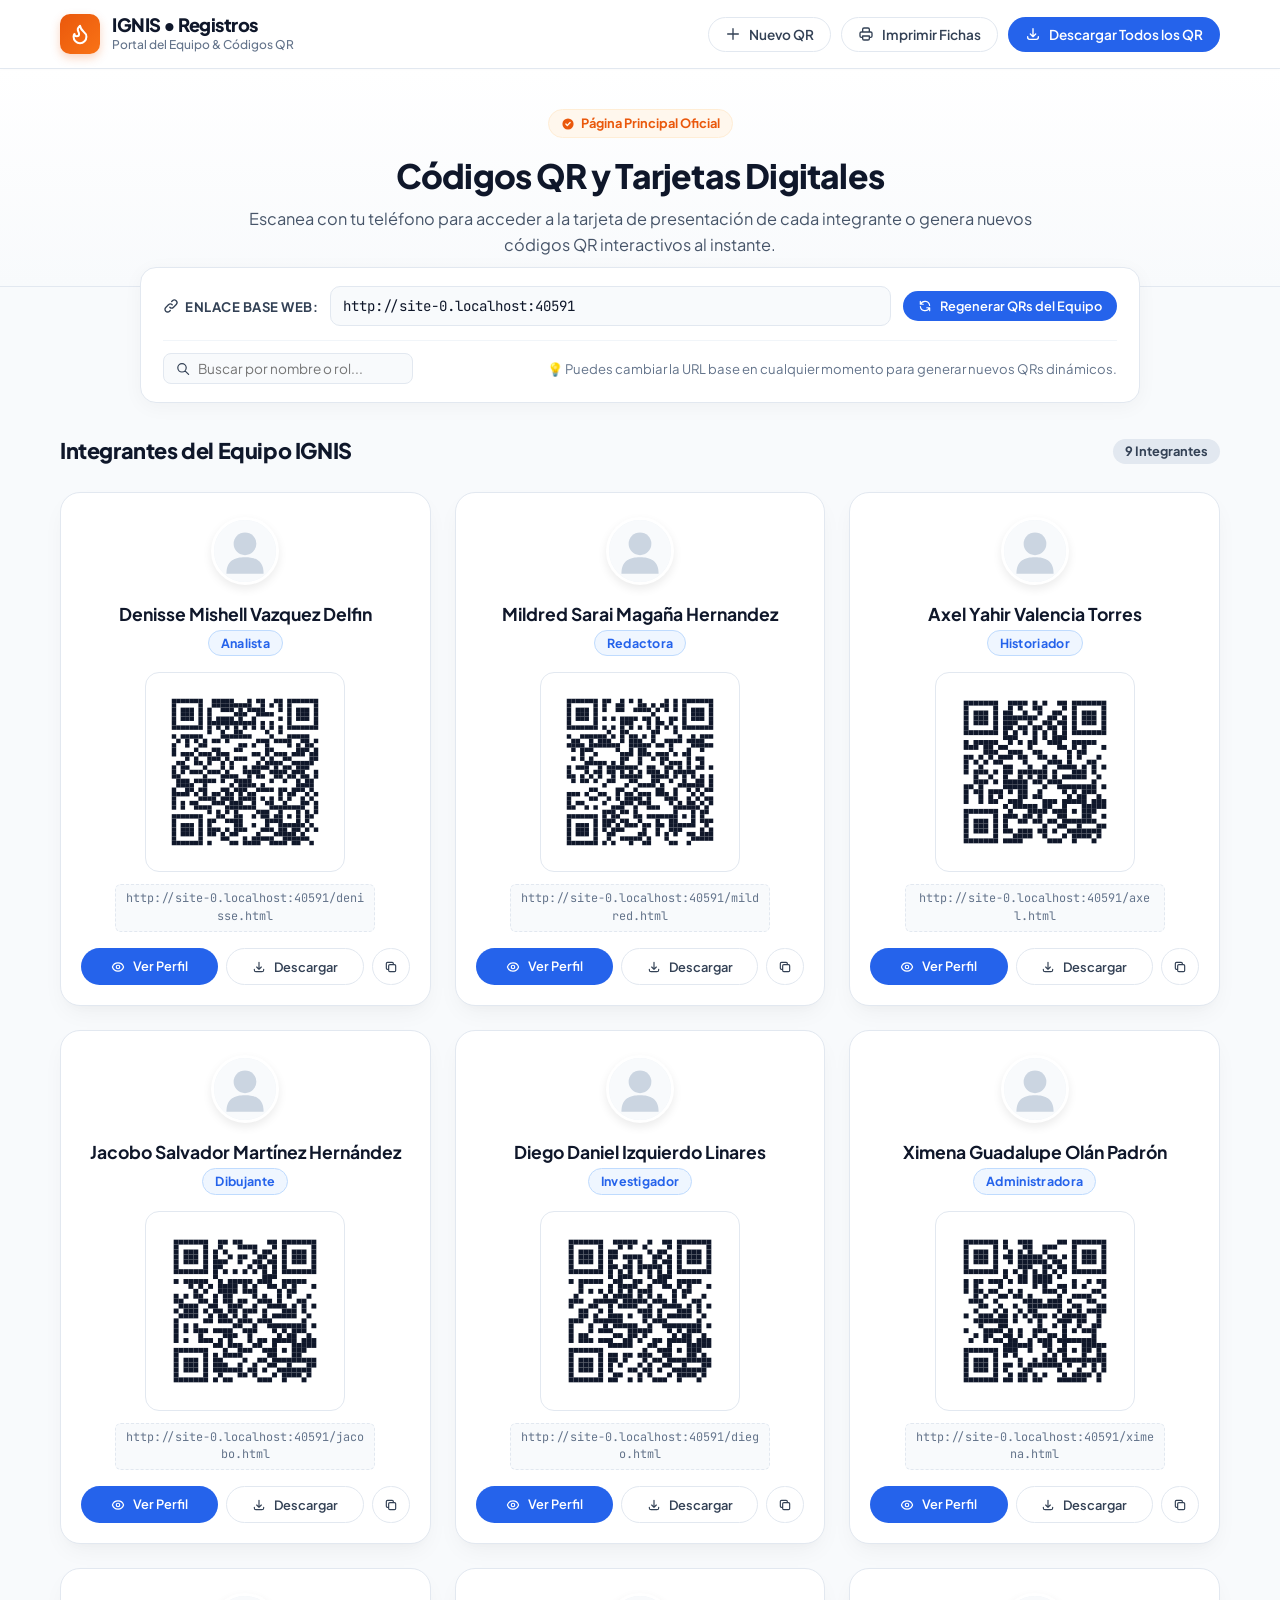
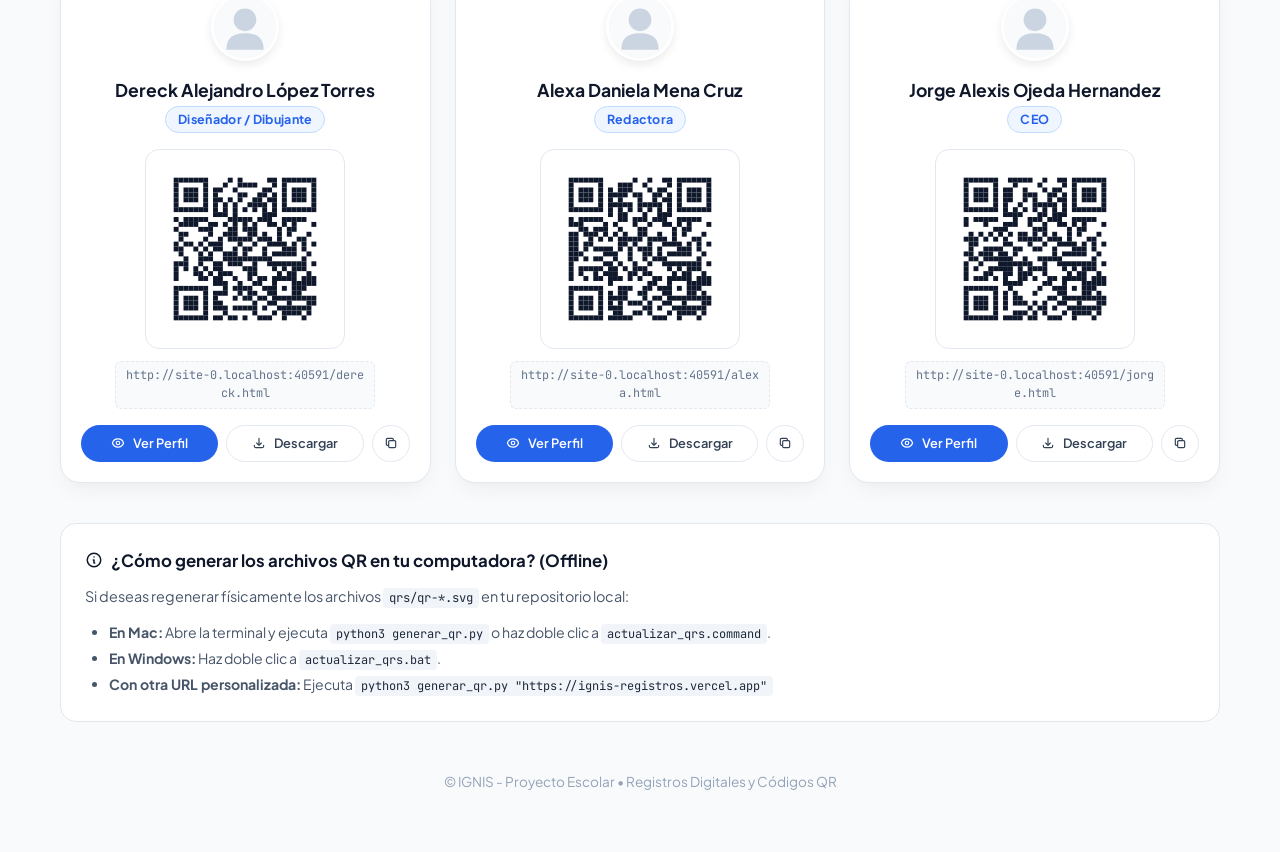
==== index.html @ 6293794d "corrijo la cagada que hizo rabano" ====
<!DOCTYPE html>
<html lang="es">
<head>
  <meta charset="UTF-8">
  <meta name="viewport" content="width=device-width, initial-scale=1.0">
  <title>IGNIS - Portal de Registros y Códigos QR</title>
  <link rel="preconnect" href="https://fonts.googleapis.com">
  <link rel="preconnect" href="https://fonts.gstatic.com" crossorigin>
  <link href="https://fonts.googleapis.com/css2?family=Plus+Jakarta+Sans:wght@400;500;600;700;800&family=JetBrains+Mono:wght@400;500&display=swap" rel="stylesheet">
  <style>
    :root {
      --primary: #2563eb;
      --primary-hover: #1d4ed8;
      --primary-light: #eff6ff;
      --primary-border: #bfdbfe;
      --ignis-orange: #ea580c;
      --ignis-bg: #fff7ed;
      --ignis-border: #ffedd5;
      --slate-900: #0f172a;
      --slate-800: #1e293b;
      --slate-700: #334155;
      --slate-600: #475569;
      --slate-500: #64748b;
      --slate-400: #94a3b8;
      --slate-200: #e2e8f0;
      --slate-100: #f1f5f9;
      --slate-50: #f8fafc;
      --success: #16a34a;
      --card-shadow: 0 10px 25px -5px rgba(0, 0, 0, 0.05), 0 8px 10px -6px rgba(0, 0, 0, 0.02);
      --card-shadow-hover: 0 20px 30px -10px rgba(0, 0, 0, 0.1), 0 10px 15px -5px rgba(0, 0, 0, 0.05);
    }

    * {
      margin: 0;
      padding: 0;
      box-sizing: border-box;
    }

    body {
      font-family: 'Plus Jakarta Sans', -apple-system, BlinkMacSystemFont, 'Segoe UI', Roboto, sans-serif;
      background-color: #f8fafc;
      color: var(--slate-700);
      line-height: 1.5;
      min-height: 100vh;
      padding-bottom: 60px;
    }

    /* BARRA SUPERIOR / NAVBAR */
    .navbar {
      background: #ffffff;
      border-bottom: 1px solid var(--slate-200);
      position: sticky;
      top: 0;
      z-index: 100;
      box-shadow: 0 1px 3px rgba(0,0,0,0.02);
    }
    .nav-container {
      max-width: 1200px;
      margin: 0 auto;
      padding: 14px 20px;
      display: flex;
      align-items: center;
      justify-content: space-between;
      gap: 16px;
      flex-wrap: wrap;
    }
    .brand {
      display: flex;
      align-items: center;
      gap: 12px;
      text-decoration: none;
      color: var(--slate-900);
    }
    .brand-icon {
      width: 40px;
      height: 40px;
      background: linear-gradient(135deg, #ea580c, #f97316);
      border-radius: 10px;
      display: flex;
      align-items: center;
      justify-content: center;
      color: white;
      box-shadow: 0 4px 10px rgba(234, 88, 12, 0.25);
    }
    .brand-text h1 {
      font-size: 1.15rem;
      font-weight: 800;
      letter-spacing: -0.5px;
      line-height: 1.2;
    }
    .brand-text p {
      font-size: 0.75rem;
      color: var(--slate-500);
      font-weight: 500;
    }

    .nav-actions {
      display: flex;
      align-items: center;
      gap: 10px;
      flex-wrap: wrap;
    }

    /* BOTONES */
    .btn {
      display: inline-flex;
      align-items: center;
      gap: 8px;
      font-family: inherit;
      font-size: 0.85rem;
      font-weight: 600;
      padding: 8px 16px;
      border-radius: 9999px;
      cursor: pointer;
      text-decoration: none;
      transition: all 0.2s ease;
      border: 1px solid transparent;
    }
    .btn-primary {
      background-color: var(--primary);
      color: #ffffff;
    }
    .btn-primary:hover {
      background-color: var(--primary-hover);
      box-shadow: 0 4px 12px rgba(37, 99, 235, 0.25);
      transform: translateY(-1px);
    }
    .btn-outline {
      background-color: #ffffff;
      color: var(--slate-700);
      border-color: var(--slate-200);
    }
    .btn-outline:hover {
      background-color: var(--slate-100);
      border-color: var(--slate-300);
      color: var(--slate-900);
    }
    .btn-sm {
      padding: 6px 14px;
      font-size: 0.8rem;
    }
    .btn-icon-only {
      padding: 7px;
      border-radius: 8px;
    }

    /* SECCIÓN HERO */
    .hero {
      background: linear-gradient(180deg, #ffffff 0%, #f8fafc 100%);
      border-bottom: 1px solid var(--slate-200);
      padding: 40px 20px 28px;
      text-align: center;
    }
    .hero-container {
      max-width: 800px;
      margin: 0 auto;
    }
    .hero-badge {
      display: inline-flex;
      align-items: center;
      gap: 6px;
      background-color: var(--ignis-bg);
      color: var(--ignis-orange);
      border: 1px solid var(--ignis-border);
      font-size: 0.8rem;
      font-weight: 700;
      padding: 4px 12px;
      border-radius: 9999px;
      margin-bottom: 16px;
    }
    .hero h2 {
      font-size: 2.1rem;
      font-weight: 800;
      color: var(--slate-900);
      letter-spacing: -0.8px;
      margin-bottom: 10px;
      line-height: 1.25;
    }
    .hero p {
      font-size: 1.02rem;
      color: var(--slate-600);
      line-height: 1.6;
    }

    /* BARRA DE CONFIGURACIÓN DE URL */
    .control-panel {
      background: #ffffff;
      border: 1px solid var(--slate-200);
      border-radius: 16px;
      padding: 18px 22px;
      max-width: 1000px;
      margin: -20px auto 32px;
      box-shadow: 0 4px 20px rgba(0,0,0,0.04);
      display: flex;
      flex-direction: column;
      gap: 14px;
    }
    .url-row {
      display: flex;
      align-items: center;
      gap: 12px;
      flex-wrap: wrap;
    }
    .url-label {
      font-size: 0.82rem;
      font-weight: 700;
      color: var(--slate-700);
      text-transform: uppercase;
      letter-spacing: 0.5px;
      display: flex;
      align-items: center;
      gap: 6px;
      white-space: nowrap;
    }
    .url-input-wrap {
      flex: 1;
      min-width: 260px;
      display: flex;
      align-items: center;
      background: var(--slate-50);
      border: 1px solid var(--slate-200);
      border-radius: 10px;
      padding: 0 12px;
      transition: border-color 0.2s, box-shadow 0.2s;
    }
    .url-input-wrap:focus-within {
      border-color: var(--primary);
      background: #ffffff;
      box-shadow: 0 0 0 3px rgba(37, 99, 235, 0.1);
    }
    .url-input {
      width: 100%;
      border: none;
      background: transparent;
      padding: 10px 0;
      font-family: 'JetBrains Mono', monospace;
      font-size: 0.88rem;
      color: var(--slate-900);
      outline: none;
    }
    .actions-row {
      display: flex;
      align-items: center;
      justify-content: space-between;
      gap: 12px;
      flex-wrap: wrap;
      border-top: 1px solid var(--slate-100);
      padding-top: 12px;
    }
    .search-wrap {
      display: flex;
      align-items: center;
      gap: 8px;
      background: var(--slate-50);
      border: 1px solid var(--slate-200);
      border-radius: 8px;
      padding: 6px 12px;
      min-width: 250px;
    }
    .search-input {
      border: none;
      background: transparent;
      font-family: inherit;
      font-size: 0.85rem;
      color: var(--slate-800);
      outline: none;
      width: 100%;
    }

    /* CONTENEDOR PRINCIPAL */
    .container {
      max-width: 1200px;
      margin: 0 auto;
      padding: 0 20px;
    }

    /* GENERADOR PERSONALIZADO */
    .custom-generator-box {
      background: #ffffff;
      border: 1px solid var(--slate-200);
      border-radius: 16px;
      padding: 24px;
      margin-bottom: 36px;
      box-shadow: var(--card-shadow);
      display: none;
    }
    .custom-generator-box.active {
      display: block;
      animation: fadeIn 0.25s ease;
    }
    @keyframes fadeIn {
      from { opacity: 0; transform: translateY(-8px); }
      to { opacity: 1; transform: translateY(0); }
    }
    .generator-header {
      display: flex;
      align-items: center;
      justify-content: space-between;
      margin-bottom: 20px;
      border-bottom: 1px solid var(--slate-100);
      padding-bottom: 12px;
    }
    .generator-header h3 {
      font-size: 1.15rem;
      color: var(--slate-900);
      font-weight: 700;
      display: flex;
      align-items: center;
      gap: 8px;
    }
    .generator-body {
      display: grid;
      grid-template-columns: 1fr 240px;
      gap: 24px;
      align-items: start;
    }
    @media (max-width: 768px) {
      .generator-body {
        grid-template-columns: 1fr;
      }
    }
    .form-group {
      margin-bottom: 16px;
    }
    .form-group label {
      display: block;
      font-size: 0.85rem;
      font-weight: 600;
      color: var(--slate-700);
      margin-bottom: 6px;
    }
    .form-control {
      width: 100%;
      padding: 10px 14px;
      border: 1px solid var(--slate-200);
      border-radius: 8px;
      font-family: inherit;
      font-size: 0.9rem;
      color: var(--slate-800);
      outline: none;
      transition: all 0.2s;
    }
    .form-control:focus {
      border-color: var(--primary);
      box-shadow: 0 0 0 3px rgba(37, 99, 235, 0.1);
    }
    .custom-qr-preview {
      background: var(--slate-50);
      border: 1px solid var(--slate-200);
      border-radius: 12px;
      padding: 16px;
      text-align: center;
      display: flex;
      flex-direction: column;
      align-items: center;
      gap: 10px;
    }
    .custom-qr-preview svg {
      width: 180px;
      height: 180px;
      border-radius: 8px;
      box-shadow: 0 2px 8px rgba(0,0,0,0.06);
    }

    /* GRID DE MIEMBROS */
    .section-title-wrap {
      display: flex;
      align-items: center;
      justify-content: space-between;
      margin-bottom: 24px;
    }
    .section-title-wrap h3 {
      font-size: 1.35rem;
      font-weight: 800;
      color: var(--slate-900);
      letter-spacing: -0.4px;
    }
    .count-badge {
      background: var(--slate-200);
      color: var(--slate-700);
      font-size: 0.8rem;
      font-weight: 700;
      padding: 3px 12px;
      border-radius: 20px;
    }

    .members-grid {
      display: grid;
      grid-template-columns: repeat(auto-fill, minmax(320px, 1fr));
      gap: 24px;
    }

    /* TARJETA DE MIEMBRO */
    .member-card {
      background: #ffffff;
      border-radius: 20px;
      border: 1px solid var(--slate-200);
      box-shadow: var(--card-shadow);
      padding: 24px 20px 20px;
      display: flex;
      flex-direction: column;
      align-items: center;
      text-align: center;
      position: relative;
      transition: all 0.25s cubic-bezier(0.16, 1, 0.3, 1);
    }
    .member-card:hover {
      box-shadow: var(--card-shadow-hover);
      transform: translateY(-4px);
      border-color: var(--slate-300);
    }
    .member-avatar-wrap {
      margin-bottom: 12px;
    }
    .member-avatar {
      width: 68px;
      height: 68px;
      border-radius: 50%;
      object-fit: cover;
      border: 3px solid #ffffff;
      box-shadow: 0 4px 10px rgba(0,0,0,0.08);
      background-color: var(--slate-100);
    }
    .member-name {
      font-size: 1.1rem;
      font-weight: 700;
      color: var(--slate-900);
      margin-bottom: 4px;
      line-height: 1.3;
    }
    .member-role {
      display: inline-block;
      background-color: var(--primary-light);
      color: var(--primary);
      border: 1px solid var(--primary-border);
      font-size: 0.78rem;
      font-weight: 700;
      padding: 3px 12px;
      border-radius: 20px;
      margin-bottom: 16px;
      letter-spacing: 0.3px;
    }

    /* CONTENEDOR DEL CÓDIGO QR */
    .qr-box {
      width: 200px;
      height: 200px;
      background: #ffffff;
      border: 1px solid var(--slate-200);
      border-radius: 14px;
      padding: 8px;
      margin-bottom: 12px;
      display: flex;
      align-items: center;
      justify-content: center;
      transition: transform 0.2s ease, box-shadow 0.2s ease;
    }
    .qr-box:hover {
      transform: scale(1.02);
      box-shadow: 0 6px 18px rgba(0,0,0,0.07);
    }
    .qr-box svg {
      width: 100%;
      height: 100%;
      display: block;
    }

    .qr-target-url {
      font-family: 'JetBrains Mono', monospace;
      font-size: 0.74rem;
      color: var(--slate-500);
      margin-bottom: 16px;
      word-break: break-all;
      max-width: 260px;
      background: var(--slate-50);
      padding: 5px 10px;
      border-radius: 6px;
      border: 1px dashed var(--slate-200);
    }

    /* BOTONES DE ACCIÓN DE LA TARJETA */
    .card-actions {
      display: flex;
      gap: 8px;
      width: 100%;
      margin-top: auto;
    }
    .card-actions .btn {
      flex: 1;
      justify-content: center;
      padding: 8px 10px;
    }
    .card-actions .btn-icon-action {
      flex: 0 0 38px;
      padding: 8px 0;
      display: flex;
      align-items: center;
      justify-content: center;
    }

    /* TOAST NOTIFICATION */
    .toast {
      position: fixed;
      bottom: 24px;
      right: 24px;
      background: var(--slate-900);
      color: #ffffff;
      padding: 12px 20px;
      border-radius: 10px;
      font-size: 0.88rem;
      font-weight: 600;
      box-shadow: 0 10px 25px rgba(0,0,0,0.2);
      display: flex;
      align-items: center;
      gap: 10px;
      z-index: 1000;
      opacity: 0;
      transform: translateY(20px);
      transition: all 0.25s cubic-bezier(0.16, 1, 0.3, 1);
      pointer-events: none;
    }
    .toast.show {
      opacity: 1;
      transform: translateY(0);
    }

    /* DOCUMENTACIÓN LOCAL */
    .info-section {
      background: #ffffff;
      border: 1px solid var(--slate-200);
      border-radius: 16px;
      padding: 24px;
      margin-top: 40px;
    }
    .info-section h4 {
      font-size: 1.05rem;
      color: var(--slate-900);
      margin-bottom: 12px;
      display: flex;
      align-items: center;
      gap: 8px;
    }
    .info-section p {
      font-size: 0.9rem;
      color: var(--slate-600);
      line-height: 1.6;
      margin-bottom: 12px;
    }
    .code-pill {
      background: var(--slate-100);
      color: var(--slate-800);
      font-family: 'JetBrains Mono', monospace;
      padding: 2px 6px;
      border-radius: 4px;
      font-size: 0.85em;
    }

    /* FOOTER */
    .footer {
      text-align: center;
      margin-top: 50px;
      font-size: 0.85rem;
      color: var(--slate-400);
    }

    /* ESTILOS DE IMPRESIÓN (PRINT MODE) */
    @media print {
      body {
        background: #ffffff !important;
        color: #000000 !important;
        padding: 0 !important;
      }
      .navbar, .hero, .control-panel, .card-actions, .info-section, .custom-generator-box, .footer, .toast {
        display: none !important;
      }
      .section-title-wrap {
        margin-bottom: 16px;
        text-align: center;
        display: block;
      }
      .section-title-wrap h3 {
        font-size: 1.5rem;
      }
      .count-badge {
        display: none;
      }
      .members-grid {
        display: grid;
        grid-template-columns: repeat(3, 1fr);
        gap: 16px;
      }
      .member-card {
        border: 1.5px dashed #64748b !important;
        box-shadow: none !important;
        transform: none !important;
        padding: 14px 10px !important;
        break-inside: avoid;
        page-break-inside: avoid;
      }
      .member-avatar {
        width: 48px;
        height: 48px;
      }
      .member-name {
        font-size: 0.9rem;
      }
      .member-role {
        font-size: 0.72rem;
        padding: 2px 8px;
        margin-bottom: 8px;
        border: 1px solid #64748b;
        color: #000;
        background: none;
      }
      .qr-box {
        width: 150px;
        height: 150px;
        border: 1px solid #000000;
        padding: 4px;
        margin-bottom: 8px;
      }
      .qr-target-url {
        font-size: 0.65rem;
        color: #222;
        margin-bottom: 0;
        border: none;
        background: none;
      }
    }
  </style>
</head>
<body>

  <!-- NAVBAR -->
  <nav class="navbar">
    <div class="nav-container">
      <a href="index.html" class="brand">
        <div class="brand-icon">
          <svg width="22" height="22" viewBox="0 0 24 24" fill="none" stroke="currentColor" stroke-width="2.2" stroke-linecap="round" stroke-linejoin="round">
            <path d="M8.5 14.5A2.5 2.5 0 0 0 11 12c0-1.38-.5-2-1-3-1.072-2.143-.224-4.054 2-6 .5 2.5 2 4.9 4 6.5 2 1.6 3 3.5 3 5.5a7 7 0 1 1-14 0c0-1.153.433-2.294 1-3a2.5 2.5 0 0 0 2.5 2.5z"/>
          </svg>
        </div>
        <div class="brand-text">
          <h1>IGNIS • Registros</h1>
          <p>Portal del Equipo & Códigos QR</p>
        </div>
      </a>

      <div class="nav-actions">
        <button class="btn btn-outline" onclick="toggleCustomGenerator()" id="btnToggleGenerator">
          <svg width="16" height="16" fill="none" stroke="currentColor" stroke-width="2" viewBox="0 0 24 24">
            <path stroke-linecap="round" stroke-linejoin="round" d="M12 4v16m8-8H4"/>
          </svg>
          Nuevo QR
        </button>
        <button class="btn btn-outline" onclick="window.print()">
          <svg width="16" height="16" fill="none" stroke="currentColor" stroke-width="2" viewBox="0 0 24 24">
            <path stroke-linecap="round" stroke-linejoin="round" d="M17 17h2a2 2 0 002-2v-4a2 2 0 00-2-2H5a2 2 0 00-2 2v4a2 2 0 002 2h2m2 4h6a2 2 0 002-2v-4H7v4a2 2 0 002 2zm8-12V5a2 2 0 00-2-2H9a2 2 0 00-2 2v4h10z"/>
          </svg>
          Imprimir Fichas
        </button>
        <button class="btn btn-primary" onclick="downloadAllQRs()">
          <svg width="16" height="16" fill="none" stroke="currentColor" stroke-width="2" viewBox="0 0 24 24">
            <path stroke-linecap="round" stroke-linejoin="round" d="M4 16v1a3 3 0 003 3h10a3 3 0 003-3v-1m-4-4l-4 4m0 0l-4-4m4 4V4"/>
          </svg>
          Descargar Todos los QR
        </button>
      </div>
    </div>
  </nav>

  <!-- HERO -->
  <header class="hero">
    <div class="hero-container">
      <span class="hero-badge">
        <svg width="14" height="14" fill="currentColor" viewBox="0 0 20 20">
          <path fill-rule="evenodd" d="M10 18a8 8 0 100-16 8 8 0 000 16zm3.707-9.293a1 1 0 00-1.414-1.414L9 10.586 7.707 9.293a1 1 0 00-1.414 1.414l2 2a1 1 0 001.414 0l4-4z" clip-rule="evenodd"/>
        </svg>
        Página Principal Oficial
      </span>
      <h2>Códigos QR y Tarjetas Digitales</h2>
      <p>Escanea con tu teléfono para acceder a la tarjeta de presentación de cada integrante o genera nuevos códigos QR interactivos al instante.</p>
    </div>
  </header>

  <!-- PANEL DE CONTROL & GENERACIÓN -->
  <div class="control-panel">
    <div class="url-row">
      <label class="url-label" for="baseUrlInput">
        <svg width="16" height="16" fill="none" stroke="currentColor" stroke-width="2" viewBox="0 0 24 24">
          <path stroke-linecap="round" stroke-linejoin="round" d="M13.828 10.172a4 4 0 00-5.656 0l-4 4a4 4 0 105.656 5.656l1.102-1.101m-.758-4.899a4 4 0 005.656 0l4-4a4 4 0 00-5.656-5.656l-1.1 1.1"/>
        </svg>
        Enlace Base Web:
      </label>
      <div class="url-input-wrap">
        <input type="url" id="baseUrlInput" class="url-input" value="https://ignis-registros.vercel.app" placeholder="https://ignis-registros.vercel.app" spellcheck="false">
      </div>
      <button class="btn btn-primary btn-sm" onclick="updateAllTeamQRs()">
        <svg width="14" height="14" fill="none" stroke="currentColor" stroke-width="2" viewBox="0 0 24 24">
          <path stroke-linecap="round" stroke-linejoin="round" d="M4 4v5h.582m15.356 2A8.001 8.001 0 004.582 9m0 0H9m11 11v-5h-.581m0 0a8.003 8.003 0 01-15.357-2m15.357 2H15"/>
        </svg>
        Regenerar QRs del Equipo
      </button>
    </div>

    <div class="actions-row">
      <div class="search-wrap">
        <svg width="16" height="16" fill="none" stroke="currentColor" stroke-width="2" viewBox="0 0 24 24">
          <path stroke-linecap="round" stroke-linejoin="round" d="M21 21l-6-6m2-5a7 7 0 11-14 0 7 7 0 0114 0z"/>
        </svg>
        <input type="text" id="searchInput" class="search-input" placeholder="Buscar por nombre o rol..." oninput="filterMembers()">
      </div>
      <span style="font-size: 0.82rem; color: var(--slate-500);">
        💡 Puedes cambiar la URL base en cualquier momento para generar nuevos QRs dinámicos.
      </span>
    </div>
  </div>

  <main class="container">

    <!-- GENERADOR PERSONALIZADO FLOTANTE/DESPLEGABLE -->
    <section class="custom-generator-box" id="customGeneratorBox">
      <div class="generator-header">
        <h3>
          <svg width="20" height="20" fill="none" stroke="currentColor" stroke-width="2" viewBox="0 0 24 24">
            <path stroke-linecap="round" stroke-linejoin="round" d="M12 4v16m8-8H4"/>
          </svg>
          Generador de Códigos QR Personalizados
        </h3>
        <button class="btn btn-outline btn-sm" onclick="toggleCustomGenerator()">Cerrar</button>
      </div>
      <div class="generator-body">
        <div>
          <div class="form-group">
            <label for="customInputText">Texto o Enlace para el Código QR</label>
            <input type="text" id="customInputText" class="form-control" placeholder="Ej: https://ignis-registros.vercel.app o cualquier texto" value="https://ignis-registros.vercel.app" oninput="generateCustomQR()">
          </div>
          <div class="form-group">
            <label for="customInputTitle">Nombre de Archivo al Descargar</label>
            <input type="text" id="customInputTitle" class="form-control" placeholder="Ej: qr-mi-enlace" value="qr-ignis">
          </div>
          <div style="display: flex; gap: 10px; margin-top: 18px; flex-wrap: wrap;">
            <button class="btn btn-primary" onclick="downloadCustomQR('svg')">
              <svg width="15" height="15" fill="none" stroke="currentColor" stroke-width="2" viewBox="0 0 24 24">
                <path stroke-linecap="round" stroke-linejoin="round" d="M4 16v1a3 3 0 003 3h10a3 3 0 003-3v-1m-4-4l-4 4m0 0l-4-4m4 4V4"/>
              </svg>
              Descargar en SVG
            </button>
            <button class="btn btn-outline" onclick="downloadCustomQR('png')">
              <svg width="15" height="15" fill="none" stroke="currentColor" stroke-width="2" viewBox="0 0 24 24">
                <path stroke-linecap="round" stroke-linejoin="round" d="M4 16l4.586-4.586a2 2 0 012.828 0L16 16m-2-2l1.586-1.586a2 2 0 012.828 0L20 14m-6-6h.01M6 20h12a2 2 0 002-2V6a2 2 0 00-2-2H6a2 2 0 00-2 2v12a2 2 0 002 2z"/>
              </svg>
              Descargar en PNG
            </button>
          </div>
        </div>
        <div class="custom-qr-preview">
          <div id="customQrContainer"></div>
          <span style="font-size: 0.75rem; color: var(--slate-500);">Generación en tiempo real</span>
        </div>
      </div>
    </section>

    <!-- LISTA DEL EQUIPO -->
    <div class="section-title-wrap">
      <h3>Integrantes del Equipo IGNIS</h3>
      <span class="count-badge" id="membersCountBadge">9 Integrantes</span>
    </div>

    <div class="members-grid" id="membersGrid">
      <!-- Se inyecta dinámicamente mediante JavaScript -->
    </div>

    <!-- DOCUMENTACIÓN / AYUDA LOCAL -->
    <section class="info-section">
      <h4>
        <svg width="18" height="18" fill="none" stroke="currentColor" stroke-width="2" viewBox="0 0 24 24">
          <path stroke-linecap="round" stroke-linejoin="round" d="M13 16h-1v-4h-1m1-4h.01M21 12a9 9 0 11-18 0 9 9 0 0118 0z"/>
        </svg>
        ¿Cómo generar los archivos QR en tu computadora? (Offline)
      </h4>
      <p>
        Si deseas regenerar físicamente los archivos <span class="code-pill">qrs/qr-*.svg</span> en tu repositorio local:
      </p>
      <ul style="margin-left: 24px; font-size: 0.88rem; color: var(--slate-600); line-height: 1.8;">
        <li><strong>En Mac:</strong> Abre la terminal y ejecuta <span class="code-pill">python3 generar_qr.py</span> o haz doble clic a <span class="code-pill">actualizar_qrs.command</span>.</li>
        <li><strong>En Windows:</strong> Haz doble clic a <span class="code-pill">actualizar_qrs.bat</span>.</li>
        <li><strong>Con otra URL personalizada:</strong> Ejecuta <span class="code-pill">python3 generar_qr.py "https://ignis-registros.vercel.app"</span></li>
      </ul>
    </section>

    <footer class="footer">
      <p>© IGNIS - Proyecto Escolar • Registros Digitales y Códigos QR</p>
    </footer>

  </main>

  <!-- TOAST NOTIFICATION -->
  <div class="toast" id="toastNotification">
    <svg width="18" height="18" fill="none" stroke="currentColor" stroke-width="2" viewBox="0 0 24 24">
      <path stroke-linecap="round" stroke-linejoin="round" d="M5 13l4 4L19 7"/>
    </svg>
    <span id="toastMessage">Mensaje</span>
  </div>

  <script>
    /* ================================================================
       DATOS OFICIALES DE LOS INTEGRANTES DE IGNIS
       ================================================================ */
    const TEAM_MEMBERS = [
      {
        id: 'denisse',
        name: 'Denisse Mishell Vazquez Delfin',
        role: 'Analista',
        file: 'denisse.html',
        image: 'images/denisse.svg'
      },
      {
        id: 'mildred',
        name: 'Mildred Sarai Magaña Hernandez',
        role: 'Redactora',
        file: 'mildred.html',
        image: 'images/mildred.svg'
      },
      {
        id: 'axel',
        name: 'Axel Yahir Valencia Torres',
        role: 'Historiador',
        file: 'axel.html',
        image: 'images/axel.svg'
      },
      {
        id: 'jacobo',
        name: 'Jacobo Salvador Martínez Hernández',
        role: 'Dibujante',
        file: 'jacobo.html',
        image: 'images/jacobo.svg'
      },
      {
        id: 'diego',
        name: 'Diego Daniel Izquierdo Linares',
        role: 'Investigador',
        file: 'diego.html',
        image: 'images/diego.svg'
      },
      {
        id: 'ximena',
        name: 'Ximena Guadalupe Olán Padrón',
        role: 'Administradora',
        file: 'ximena.html',
        image: 'images/ximena.svg'
      },
      {
        id: 'dereck',
        name: 'Dereck Alejandro López Torres',
        role: 'Diseñador / Dibujante',
        file: 'dereck.html',
        image: 'images/dereck.svg'
      },
      {
        id: 'alexa',
        name: 'Alexa Daniela Mena Cruz',
        role: 'Redactora',
        file: 'alexa.html',
        image: 'images/alexa.svg'
      },
      {
        id: 'jorge',
        name: 'Jorge Alexis Ojeda Hernandez',
        role: 'CEO',
        file: 'jorge.html',
        image: 'images/jorge.svg'
      }
    ];

    /* ================================================================
       MOTOR DE GENERACIÓN DE CÓDIGO QR EN JAVASCRIPT PURO
       (Implementación completa de Reed-Solomon y Matriz QR)
       ================================================================ */
    const EXP = new Uint8Array(512);
    const LOG = new Uint8Array(256);
    let _x = 1;
    for (let i = 0; i < 255; i++) {
      EXP[i] = _x;
      EXP[i + 255] = _x;
      LOG[_x] = i;
      _x = (_x << 1) ^ ((_x & 0x80) ? 0x11d : 0);
    }

    function gmult(a, b) {
      if (a === 0 || b === 0) return 0;
      return EXP[(LOG[a] + LOG[b]) % 255];
    }

    function rsGeneratorPoly(nsym) {
      let g = [1];
      for (let i = 0; i < nsym; i++) {
        const ng = new Array(g.length + 1).fill(0);
        const root = EXP[i];
        for (let j = 0; j < g.length; j++) {
          ng[j] ^= gmult(g[j], root);
          ng[j + 1] ^= g[j];
        }
        g = ng;
      }
      return g;
    }

    function rsEncode(msg, nsym) {
      const gen = rsGeneratorPoly(nsym);
      const msgOut = Array.from(msg).concat(new Array(nsym).fill(0));
      for (let i = 0; i < msg.length; i++) {
        const coef = msgOut[i];
        if (coef !== 0) {
          for (let j = 1; j < gen.length; j++) {
            msgOut[i + j] ^= gmult(gen[gen.length - 1 - j], coef);
          }
        }
      }
      return msgOut.slice(msg.length);
    }

    const TABLE_M = {
      1: [21, 26, [[16, 10, 1]], []],
      2: [25, 44, [[28, 16, 1]], [6, 18]],
      3: [29, 70, [[44, 26, 1]], [6, 22]],
      4: [33, 100, [[32, 18, 2]], [6, 26]],
      5: [37, 134, [[43, 24, 2]], [6, 30]],
      6: [41, 172, [[27, 16, 4]], [6, 34]]
    };

    function getFormatBits(ecBits, mask) {
      let val = (ecBits << 3) | mask;
      let rem = val << 10;
      for (let i = 14; i >= 10; i--) {
        if (rem & (1 << i)) {
          rem ^= (0x537 << (i - 10));
        }
      }
      const bits = (val << 10) | rem;
      return bits ^ 0x5412;
    }

    function createQRMatrix(text) {
      const rawData = new TextEncoder().encode(text);
      const dataLen = rawData.length;

      let version = null;
      for (let v = 1; v <= 6; v++) {
        const [size, totalCw, blocks] = TABLE_M[v];
        const totalDataCw = blocks.reduce((sum, b) => sum + b[0] * b[2], 0);
        if (dataLen + 3 <= totalDataCw) {
          version = v;
          break;
        }
      }
      if (!version) {
        throw new Error('El texto es demasiado largo para este generador (máx 130 caracteres).');
      }

      const [size, totalCw, blocks, aligns] = TABLE_M[version];
      const totalDataCw = blocks.reduce((sum, b) => sum + b[0] * b[2], 0);

      // Flujo de bits en modo Byte (0100)
      let bits = '0100' + dataLen.toString(2).padStart(8, '0');
      for (let i = 0; i < dataLen; i++) {
        bits += rawData[i].toString(2).padStart(8, '0');
      }
      const termLen = Math.min(4, totalDataCw * 8 - bits.length);
      if (termLen > 0) bits += '0'.repeat(termLen);
      if (bits.length % 8 !== 0) {
        bits += '0'.repeat(8 - (bits.length % 8));
      }

      const dataBytes = [];
      for (let i = 0; i < bits.length; i += 8) {
        dataBytes.push(parseInt(bits.slice(i, i + 8), 2));
      }

      let padToggle = false;
      while (dataBytes.length < totalDataCw) {
        dataBytes.push(padToggle ? 0x11 : 0xEC);
        padToggle = !padToggle;
      }

      // Bloques y corrección Reed-Solomon
      const blockData = [];
      const blockEc = [];
      let offset = 0;
      for (const [dataCw, ecCw, count] of blocks) {
        for (let c = 0; c < count; c++) {
          const chunk = dataBytes.slice(offset, offset + dataCw);
          offset += dataCw;
          const ec = rsEncode(chunk, ecCw);
          blockData.push(chunk);
          blockEc.push(ec);
        }
      }

      // Intercalado
      const interleaved = [];
      const maxDlen = Math.max(...blockData.map(b => b.length));
      for (let i = 0; i < maxDlen; i++) {
        for (const b of blockData) {
          if (i < b.length) interleaved.push(b[i]);
        }
      }
      const maxEclen = Math.max(...blockEc.map(b => b.length));
      for (let i = 0; i < maxEclen; i++) {
        for (const b of blockEc) {
          if (i < b.length) interleaved.push(b[i]);
        }
      }

      let finalBits = '';
      for (const byte of interleaved) {
        finalBits += byte.toString(2).padStart(8, '0');
      }
      const remBitsMap = { 1: 0, 2: 7, 3: 7, 4: 7, 5: 7, 6: 7 };
      finalBits += '0'.repeat(remBitsMap[version]);

      // Matriz
      const matrix = Array.from({ length: size }, () => new Array(size).fill(null));
      const reserved = Array.from({ length: size }, () => new Array(size).fill(false));

      // 1. Finders
      function setFinder(orow, ocol) {
        for (let r = -1; r <= 7; r++) {
          for (let c = -1; c <= 7; c++) {
            const nr = orow + r;
            const nc = ocol + c;
            if (nr >= 0 && nr < size && nc >= 0 && nc < size) {
              reserved[nr][nc] = true;
              if (r >= 0 && r <= 6 && c >= 0 && c <= 6) {
                if (r === 0 || r === 6 || c === 0 || c === 6 || (r >= 2 && r <= 4 && c >= 2 && c <= 4)) {
                  matrix[nr][nc] = 1;
                } else {
                  matrix[nr][nc] = 0;
                }
              } else {
                matrix[nr][nc] = 0;
              }
            }
          }
        }
      }
      setFinder(0, 0);
      setFinder(0, size - 7);
      setFinder(size - 7, 0);

      // 2. Timing
      for (let i = 0; i < size; i++) {
        if (matrix[6][i] === null) {
          matrix[6][i] = (i % 2 === 0) ? 1 : 0;
          reserved[6][i] = true;
        }
        if (matrix[i][6] === null) {
          matrix[i][6] = (i % 2 === 0) ? 1 : 0;
          reserved[i][6] = true;
        }
      }

      // 3. Alignment
      if (aligns.length > 0) {
        for (const ar of aligns) {
          for (const ac of aligns) {
            if ((ar < 9 && ac < 9) || (ar < 9 && ac >= size - 9) || (ar >= size - 9 && ac < 9)) continue;
            for (let r = -2; r <= 2; r++) {
              for (let c = -2; c <= 2; c++) {
                const nr = ar + r;
                const nc = ac + c;
                reserved[nr][nc] = true;
                if (r === -2 || r === 2 || c === -2 || c === 2 || (r === 0 && c === 0)) {
                  matrix[nr][nc] = 1;
                } else {
                  matrix[nr][nc] = 0;
                }
              }
            }
          }
        }
      }

      // 4. Dark module
      matrix[size - 8][8] = 1;
      reserved[size - 8][8] = true;

      // 5. Reserva formato
      for (let i = 0; i < 9; i++) {
        reserved[8][i] = true;
        reserved[i][8] = true;
      }
      for (let i = 0; i < 8; i++) {
        reserved[8][size - 1 - i] = true;
        reserved[size - 1 - i][8] = true;
      }

      // Máscaras
      const maskFuncs = [
        (r, c) => (r + c) % 2 === 0,
        (r, c) => r % 2 === 0,
        (r, c) => c % 3 === 0,
        (r, c) => (r + c) % 3 === 0,
        (r, c) => ((r >> 1) + Math.floor(c / 3)) % 2 === 0,
        (r, c) => ((r * c) % 2) + ((r * c) % 3) === 0,
        (r, c) => (((r * c) % 2) + ((r * c) % 3)) % 2 === 0,
        (r, c) => (((r + c) % 2) + ((r * c) % 3)) % 2 === 0
      ];

      let bestGrid = null;
      let bestScore = Infinity;

      for (let maskIdx = 0; maskIdx < 8; maskIdx++) {
        const grid = matrix.map(row => [...row]);
        let bitIdx = 0;

        let col = size - 1;
        let up = true;
        while (col > 0) {
          if (col === 6) col -= 1;
          const rowRange = up ? [...Array(size).keys()].reverse() : [...Array(size).keys()];
          for (const r of rowRange) {
            for (const c of [col, col - 1]) {
              if (!reserved[r][c]) {
                let bitVal = bitIdx < finalBits.length ? parseInt(finalBits[bitIdx], 10) : 0;
                bitIdx++;
                if (maskFuncs[maskIdx](r, c)) {
                  bitVal ^= 1;
                }
                grid[r][c] = bitVal;
              }
            }
          }
          up = !up;
          col -= 2;
        }

        // Formato
        const fbits = getFormatBits(0, maskIdx); // 0 = Nivel M
        const coordsTL = [
          [8, 0], [8, 1], [8, 2], [8, 3], [8, 4], [8, 5],
          [8, 7], [8, 8], [7, 8], [5, 8], [4, 8], [3, 8], [2, 8], [1, 8], [0, 8]
        ];
        for (let i = 0; i < coordsTL.length; i++) {
          const [r, c] = coordsTL[i];
          grid[r][c] = (fbits >> (14 - i)) & 1;
        }
        for (let i = 0; i < 7; i++) {
          grid[size - 1 - i][8] = (fbits >> (14 - i)) & 1;
        }
        for (let i = 0; i < 8; i++) {
          grid[8][size - 8 + i] = (fbits >> (7 - i)) & 1;
        }

        // Penalización
        let score = 0;
        for (let r = 0; r < size; r++) {
          let runColor = null, runLen = 0;
          for (let c = 0; c < size; c++) {
            const v = grid[r][c];
            if (v === runColor) runLen++;
            else {
              if (runLen >= 5) score += 3 + (runLen - 5);
              runColor = v; runLen = 1;
            }
          }
          if (runLen >= 5) score += 3 + (runLen - 5);
        }
        for (let c = 0; c < size; c++) {
          let runColor = null, runLen = 0;
          for (let r = 0; r < size; r++) {
            const v = grid[r][c];
            if (v === runColor) runLen++;
            else {
              if (runLen >= 5) score += 3 + (runLen - 5);
              runColor = v; runLen = 1;
            }
          }
          if (runLen >= 5) score += 3 + (runLen - 5);
        }
        for (let r = 0; r < size - 1; r++) {
          for (let c = 0; c < size - 1; c++) {
            if (grid[r][c] === grid[r+1][c] && grid[r][c] === grid[r][c+1] && grid[r][c] === grid[r+1][c+1]) {
              score += 3;
            }
          }
        }
        let darkCount = 0;
        for (let r = 0; r < size; r++) {
          for (let c = 0; c < size; c++) {
            if (grid[r][c] === 1) darkCount++;
          }
        }
        const pct = Math.floor((darkCount * 100) / (size * size));
        score += Math.floor(Math.abs(pct - 50) / 5) * 10;

        if (score < bestScore) {
          bestScore = score;
          bestGrid = grid;
        }
      }

      return bestGrid;
    }

    function gridToSVG(grid, border = 4, scale = 10, fg = '#0f172a', bg = '#ffffff') {
      const size = grid.length;
      const totalSize = (size + border * 2) * scale;
      let rects = '';
      for (let r = 0; r < size; r++) {
        for (let c = 0; c < size; c++) {
          if (grid[r][c] === 1) {
            const x = (c + border) * scale;
            const y = (r + border) * scale;
            rects += `<rect x="${x}" y="${y}" width="${scale}" height="${scale}" fill="${fg}"/>`;
          }
        }
      }
      return `<svg xmlns="http://www.w3.org/2000/svg" viewBox="0 0 ${totalSize} ${totalSize}" width="${totalSize}" height="${totalSize}">
  <rect width="${totalSize}" height="${totalSize}" fill="${bg}" rx="14"/>
  ${rects}
</svg>`;
    }

    /* ================================================================
       INTERFAZ, RENDERIZADO Y DESCARGAS
       ================================================================ */
    let currentBaseUrl = 'https://ignis-registros.vercel.app';
    const memberSvgCache = {};

    function getCleanBaseUrl() {
      const inputVal = document.getElementById('baseUrlInput').value.trim();
      let url = inputVal || currentBaseUrl;
      return url.replace(/\/+$/, '');
    }

    function renderTeamMembers() {
      const gridContainer = document.getElementById('membersGrid');
      gridContainer.innerHTML = '';
      const baseUrl = getCleanBaseUrl();

      TEAM_MEMBERS.forEach(member => {
        const targetUrl = `${baseUrl}/${member.file}`;
        
        let svgContent = '';
        try {
          const matrix = createQRMatrix(targetUrl);
          svgContent = gridToSVG(matrix, 4, 10);
          memberSvgCache[member.id] = svgContent;
        } catch (e) {
          svgContent = `<div style="color: #ef4444; font-size: 0.8rem; padding: 20px;">Error al generar QR</div>`;
        }

        const card = document.createElement('article');
        card.className = 'member-card';
        card.id = `card-${member.id}`;
        card.dataset.name = member.name.toLowerCase();
        card.dataset.role = member.role.toLowerCase();

        card.innerHTML = `
          <div class="member-avatar-wrap">
            <img src="${member.image}" alt="${member.name}" class="member-avatar" onerror="this.src='images/avatar-placeholder.svg'">
          </div>
          <h4 class="member-name">${member.name}</h4>
          <span class="member-role">${member.role}</span>
          
          <div class="qr-box" id="qr-box-${member.id}">
            ${svgContent}
          </div>

          <div class="qr-target-url" title="${targetUrl}">
            ${targetUrl}
          </div>

          <div class="card-actions">
            <a href="${member.file}" class="btn btn-primary btn-sm" target="_blank" rel="noopener noreferrer">
              <svg width="14" height="14" fill="none" stroke="currentColor" stroke-width="2" viewBox="0 0 24 24">
                <path stroke-linecap="round" stroke-linejoin="round" d="M15 12a3 3 0 11-6 0 3 3 0 016 0z"/>
                <path stroke-linecap="round" stroke-linejoin="round" d="M2.458 12C3.732 7.943 7.523 5 12 5c4.478 0 8.268 2.943 9.542 7-1.274 4.057-5.064 7-9.542 7-4.477 0-8.268-2.943-9.542-7z"/>
              </svg>
              Ver Perfil
            </a>
            <button class="btn btn-outline btn-sm" onclick="downloadMemberQR('${member.id}', '${member.file.replace('.html', '')}')" title="Descargar SVG del código QR">
              <svg width="14" height="14" fill="none" stroke="currentColor" stroke-width="2" viewBox="0 0 24 24">
                <path stroke-linecap="round" stroke-linejoin="round" d="M4 16v1a3 3 0 003 3h10a3 3 0 003-3v-1m-4-4l-4 4m0 0l-4-4m4 4V4"/>
              </svg>
              Descargar
            </button>
            <button class="btn btn-outline btn-sm btn-icon-action" onclick="copyToClipboard('${targetUrl}')" title="Copiar enlace completo">
              <svg width="14" height="14" fill="none" stroke="currentColor" stroke-width="2" viewBox="0 0 24 24">
                <path stroke-linecap="round" stroke-linejoin="round" d="M8 16H6a2 2 0 01-2-2V6a2 2 0 012-2h8a2 2 0 012 2v2m-6 12h8a2 2 0 002-2v-8a2 2 0 00-2-2h-8a2 2 0 00-2 2v8a2 2 0 002 2z"/>
              </svg>
            </button>
          </div>
        `;

        gridContainer.appendChild(card);
      });

      document.getElementById('membersCountBadge').textContent = `${TEAM_MEMBERS.length} Integrantes`;
    }

    function updateAllTeamQRs() {
      const baseUrl = getCleanBaseUrl();
      currentBaseUrl = baseUrl;
      renderTeamMembers();
      showToast(`¡Códigos QR del equipo actualizados con: ${baseUrl}!`);
    }

    function filterMembers() {
      const query = document.getElementById('searchInput').value.toLowerCase().trim();
      let visibleCount = 0;
      TEAM_MEMBERS.forEach(m => {
        const card = document.getElementById(`card-${m.id}`);
        if (!card) return;
        const match = card.dataset.name.includes(query) || card.dataset.role.includes(query);
        card.style.display = match ? 'flex' : 'none';
        if (match) visibleCount++;
      });
      document.getElementById('membersCountBadge').textContent = `${visibleCount} Integrantes`;
    }

    function downloadMemberQR(memberId, filename) {
      const svg = memberSvgCache[memberId];
      if (!svg) return;
      downloadBlob(svg, `qr-${filename}.svg`, 'image/svg+xml');
      showToast(`Descargando qr-${filename}.svg`);
    }

    function downloadBlob(content, filename, type) {
      const blob = new Blob([content], { type });
      const url = URL.createObjectURL(blob);
      const a = document.createElement('a');
      a.href = url;
      a.download = filename;
      document.body.appendChild(a);
      a.click();
      document.body.removeChild(a);
      URL.revokeObjectURL(url);
    }

    function downloadAllQRs() {
      TEAM_MEMBERS.forEach((member, index) => {
        setTimeout(() => {
          downloadMemberQR(member.id, member.file.replace('.html', ''));
        }, index * 200);
      });
      showToast('Descargando los 9 códigos QR del equipo...');
    }

    function copyToClipboard(text) {
      if (navigator.clipboard && navigator.clipboard.writeText) {
        navigator.clipboard.writeText(text).then(() => {
          showToast(`¡Enlace copiado al portapapeles!`);
        });
      } else {
        const temp = document.createElement('textarea');
        temp.value = text;
        document.body.appendChild(temp);
        temp.select();
        document.execCommand('copy');
        document.body.removeChild(temp);
        showToast(`¡Enlace copiado!`);
      }
    }

    function showToast(message) {
      const toast = document.getElementById('toastNotification');
      const toastMsg = document.getElementById('toastMessage');
      toastMsg.textContent = message;
      toast.classList.add('show');
      clearTimeout(window._toastTimer);
      window._toastTimer = setTimeout(() => {
        toast.classList.remove('show');
      }, 3000);
    }

    /* GENERADOR PERSONALIZADO */
    let currentCustomSvg = '';
    function toggleCustomGenerator() {
      const box = document.getElementById('customGeneratorBox');
      box.classList.toggle('active');
      if (box.classList.contains('active')) {
        box.scrollIntoView({ behavior: 'smooth' });
        generateCustomQR();
      }
    }

    function generateCustomQR() {
      const text = document.getElementById('customInputText').value.trim() || 'https://ignis-registros.vercel.app';
      const container = document.getElementById('customQrContainer');
      try {
        const matrix = createQRMatrix(text);
        currentCustomSvg = gridToSVG(matrix, 4, 8);
        container.innerHTML = currentCustomSvg;
      } catch (err) {
        container.innerHTML = `<span style="color: #ef4444; font-size: 0.8rem;">Texto demasiado largo para este nivel</span>`;
      }
    }

    function downloadCustomQR(format) {
      const title = (document.getElementById('customInputTitle').value.trim() || 'codigo-qr').replace(/\s+/g, '-').toLowerCase();
      if (format === 'svg') {
        downloadBlob(currentCustomSvg, `${title}.svg`, 'image/svg+xml');
        showToast(`Descargado: ${title}.svg`);
      } else {
        const svgBlob = new Blob([currentCustomSvg], { type: 'image/svg+xml;charset=utf-8' });
        const url = URL.createObjectURL(svgBlob);
        const img = new Image();
        img.onload = function() {
          const canvas = document.createElement('canvas');
          canvas.width = img.width || 400;
          canvas.height = img.height || 400;
          const ctx = canvas.getContext('2d');
          ctx.drawImage(img, 0, 0);
          URL.revokeObjectURL(url);
          canvas.toBlob(blob => {
            const pngUrl = URL.createObjectURL(blob);
            const a = document.createElement('a');
            a.href = pngUrl;
            a.download = `${title}.png`;
            document.body.appendChild(a);
            a.click();
            document.body.removeChild(a);
            URL.revokeObjectURL(pngUrl);
            showToast(`Descargado: ${title}.png`);
          });
        };
        img.src = url;
      }
    }

    // Inicializar al cargar
    document.addEventListener('DOMContentLoaded', () => {
      if (window.location.origin && window.location.origin !== 'null' && !window.location.origin.startsWith('file:')) {
        document.getElementById('baseUrlInput').value = window.location.origin;
        currentBaseUrl = window.location.origin;
      }
      renderTeamMembers();
      generateCustomQR();
    });
  </script>
</body>
</html>
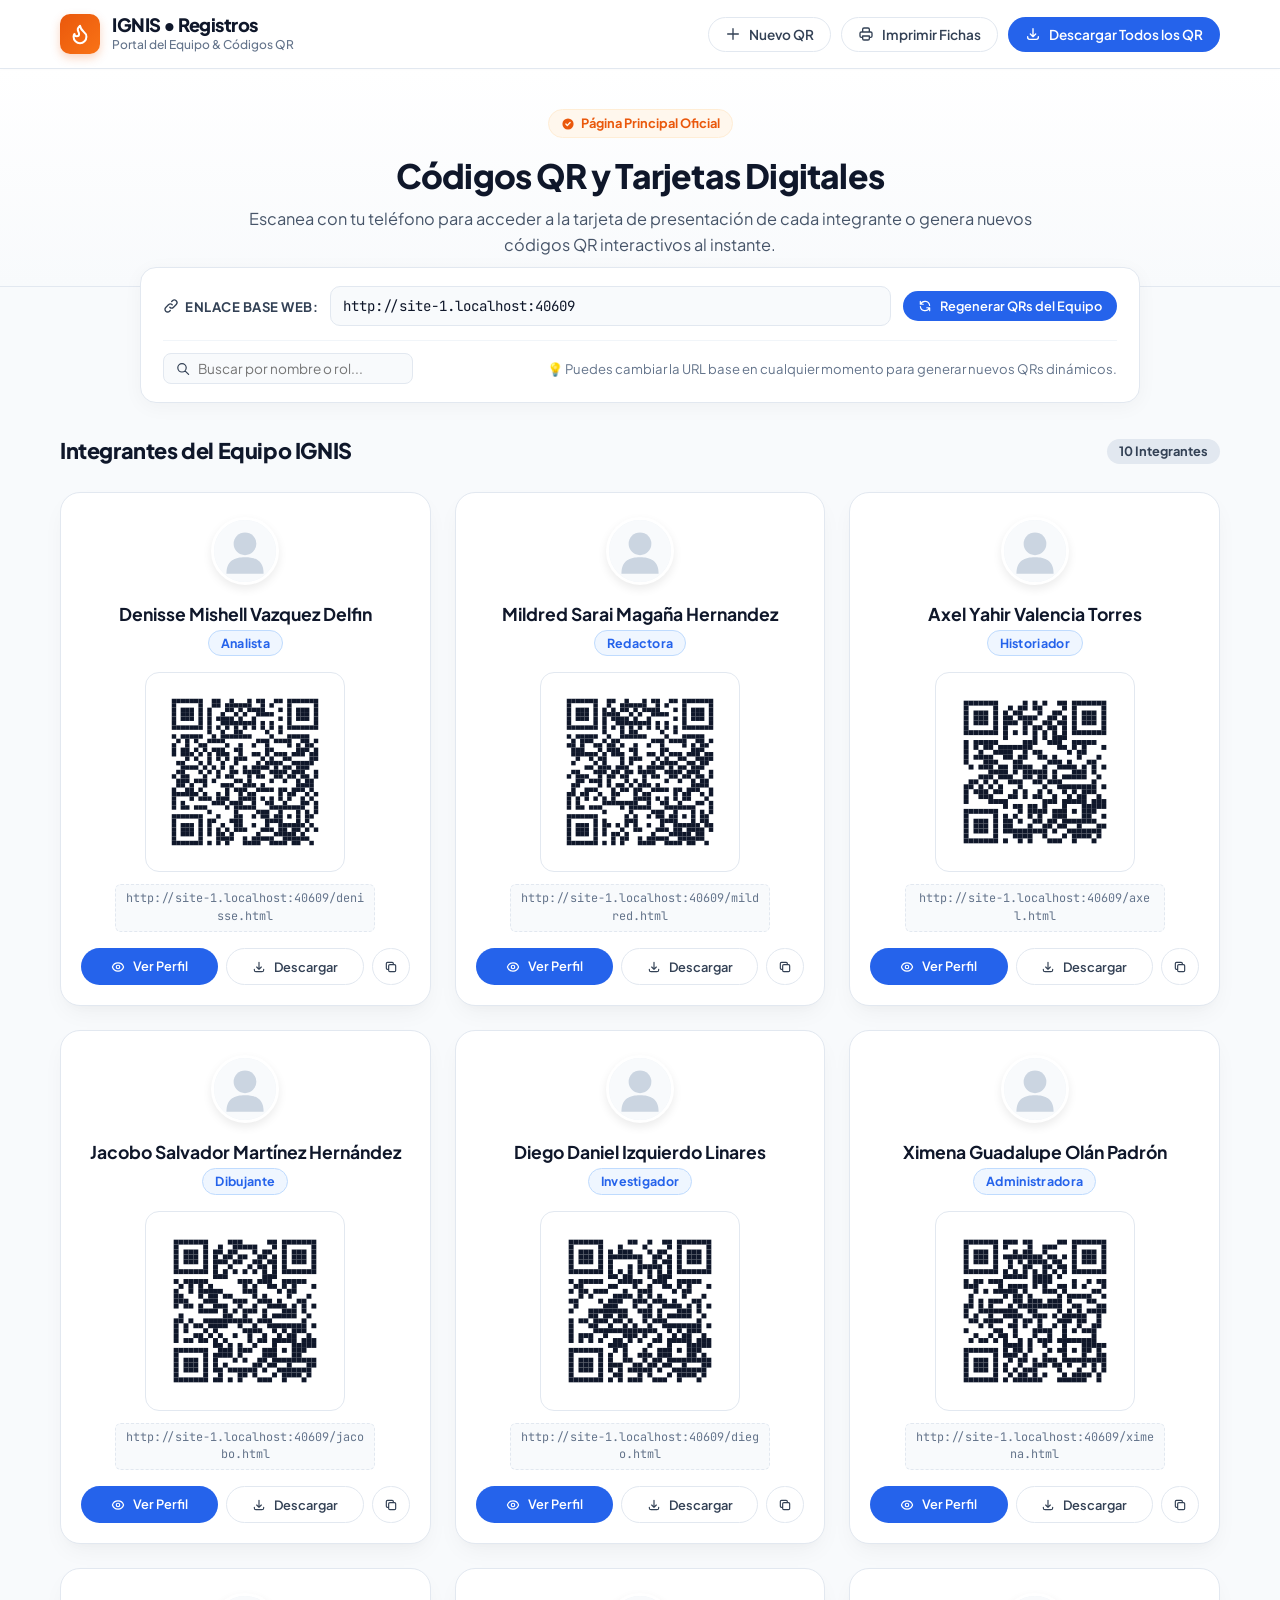
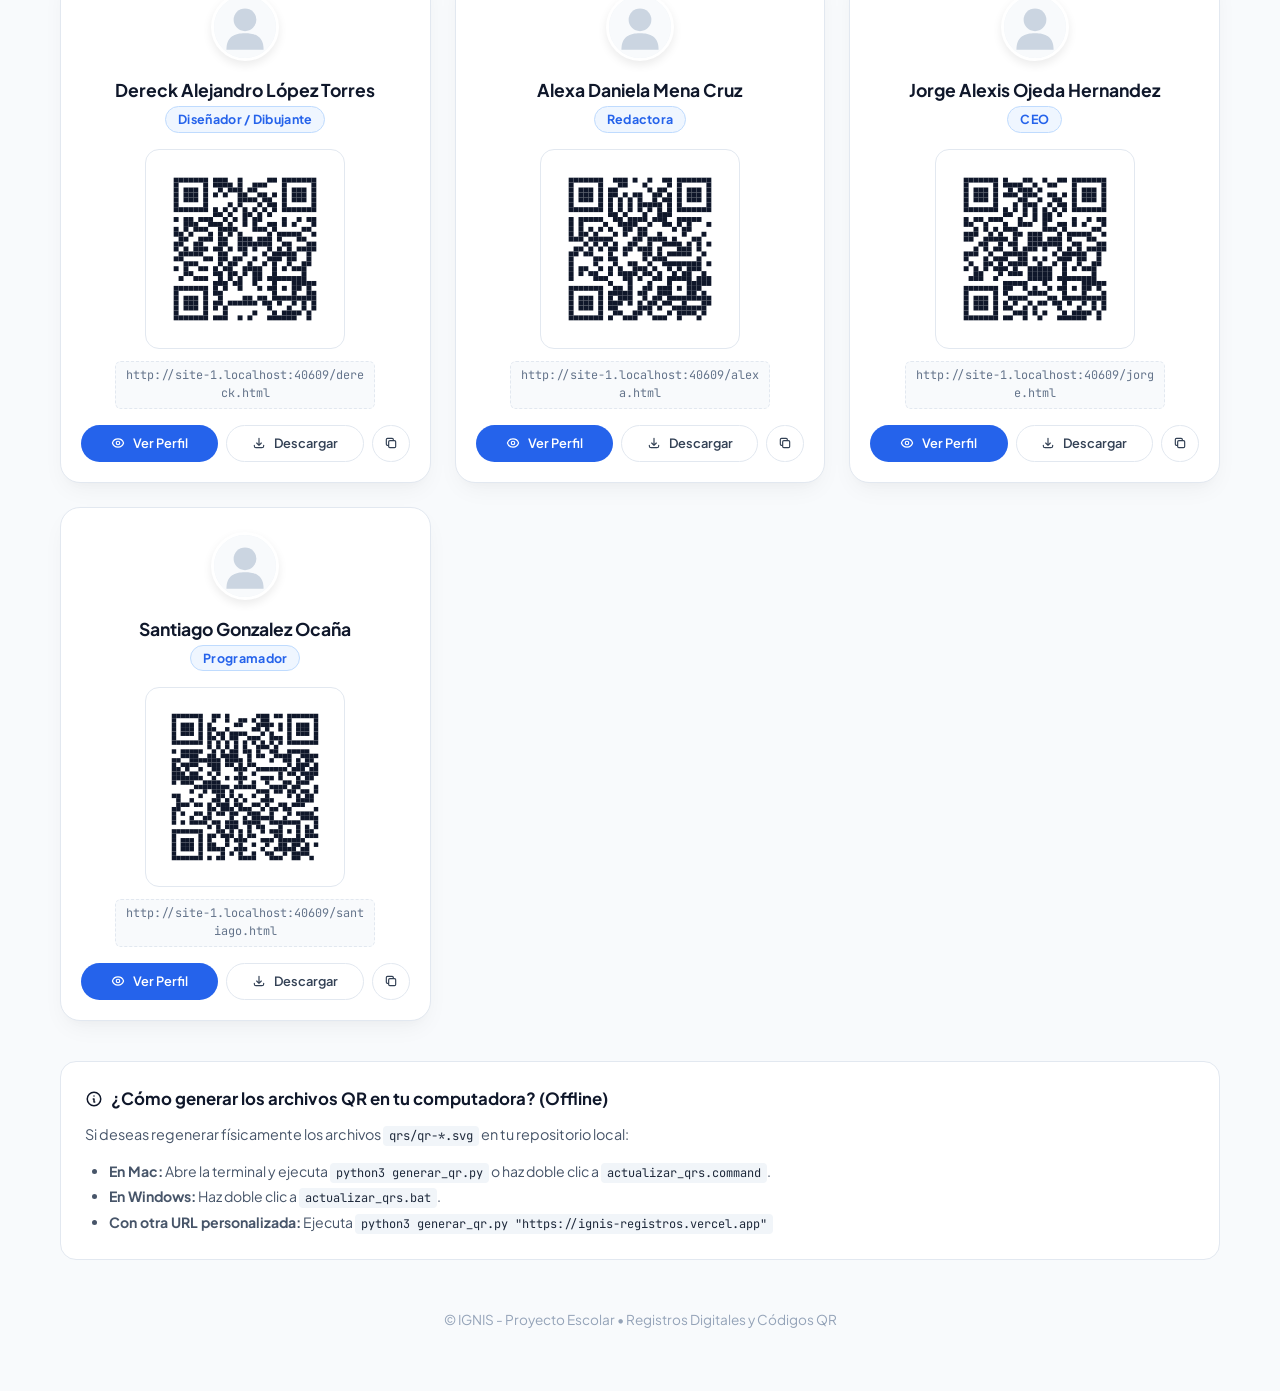
==== commit c18e6868: "Integrar a Santiago en index.html y actualizar QRs" ====
--- a/index.html
+++ b/index.html
@@ -764,7 +764,7 @@
     <!-- LISTA DEL EQUIPO -->
     <div class="section-title-wrap">
       <h3>Integrantes del Equipo IGNIS</h3>
-      <span class="count-badge" id="membersCountBadge">9 Integrantes</span>
+      <span class="count-badge" id="membersCountBadge">10 Integrantes</span>
     </div>
 
     <div class="members-grid" id="membersGrid">
@@ -870,6 +870,13 @@
         role: 'CEO',
         file: 'jorge.html',
         image: 'images/jorge.svg'
+      },
+      {
+        id: 'santiago',
+        name: 'Santiago Gonzalez Ocaña',
+        role: 'Programador',
+        file: 'santiago.html',
+        image: 'images/santiago.svg'
       }
     ];
 
@@ -1345,7 +1352,7 @@
           downloadMemberQR(member.id, member.file.replace('.html', ''));
         }, index * 200);
       });
-      showToast('Descargando los 9 códigos QR del equipo...');
+      showToast('Descargando los 10 códigos QR del equipo...');
     }
 
     function copyToClipboard(text) {
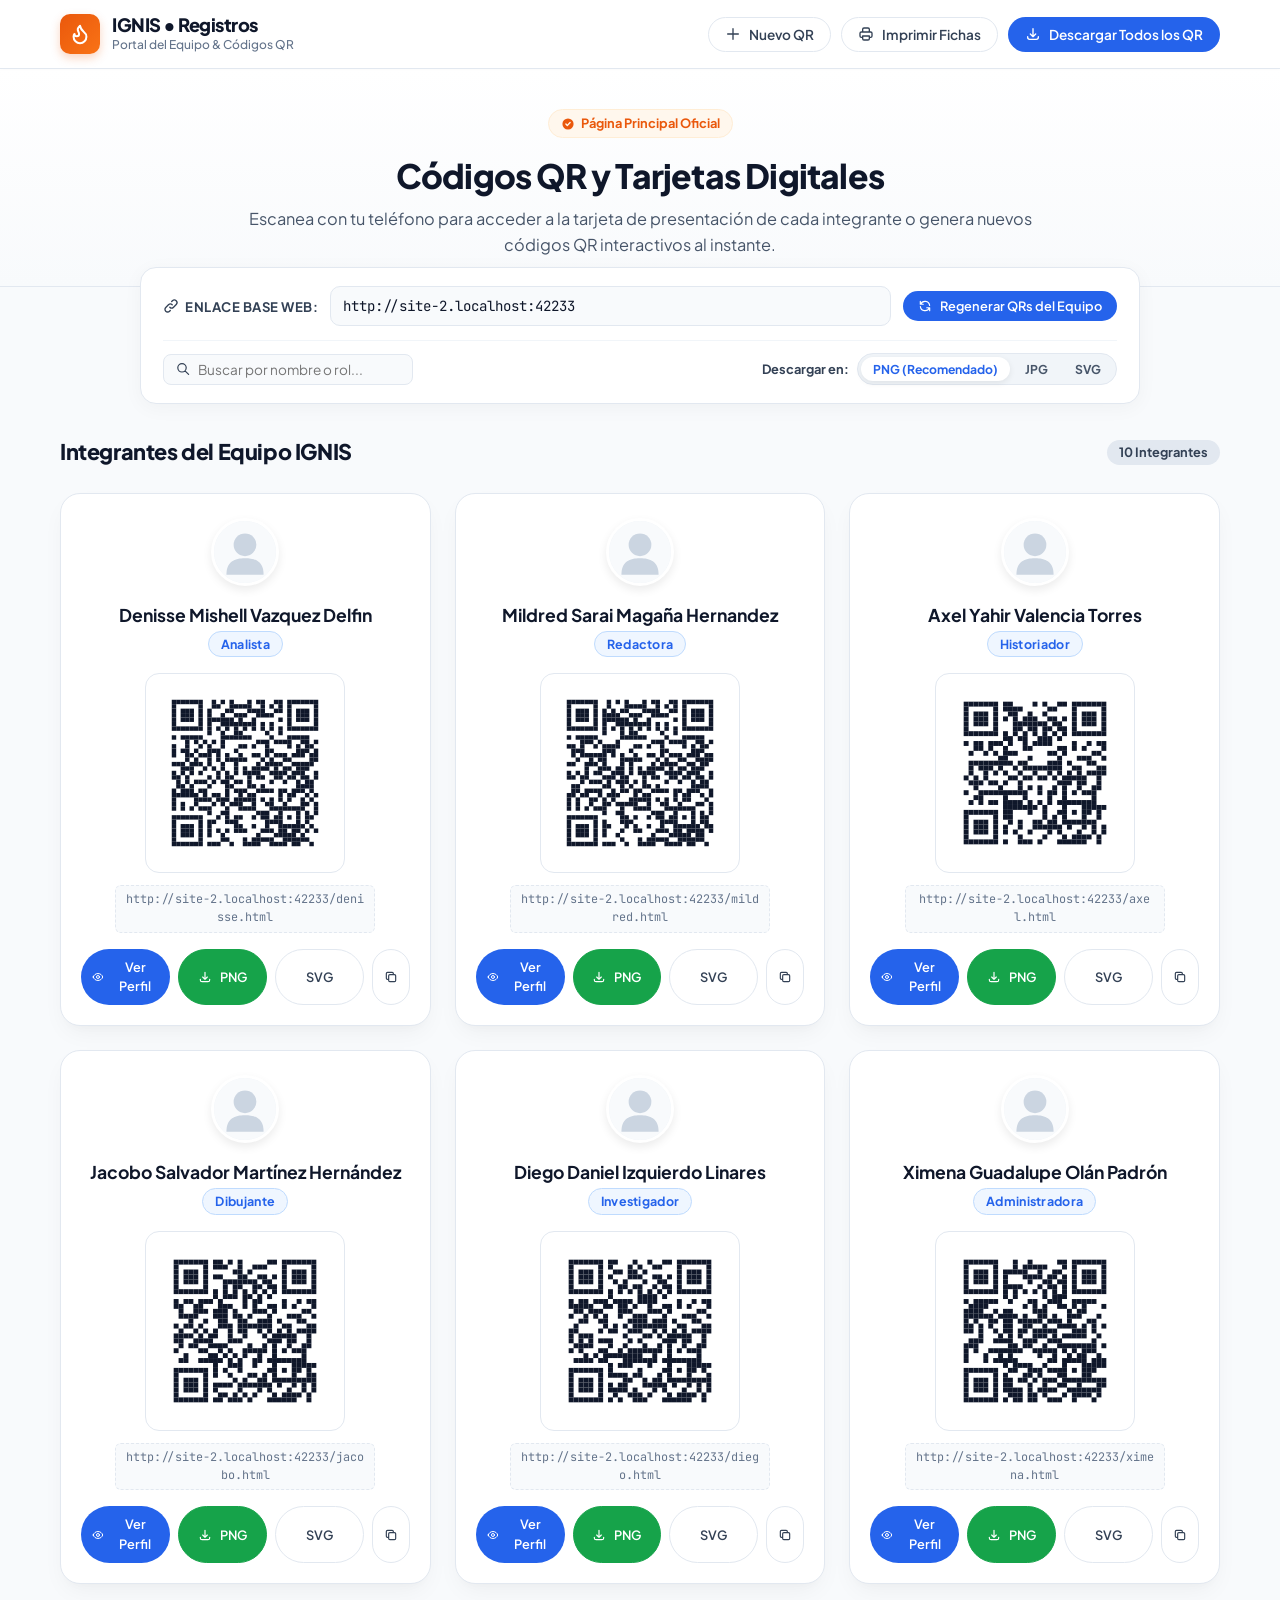
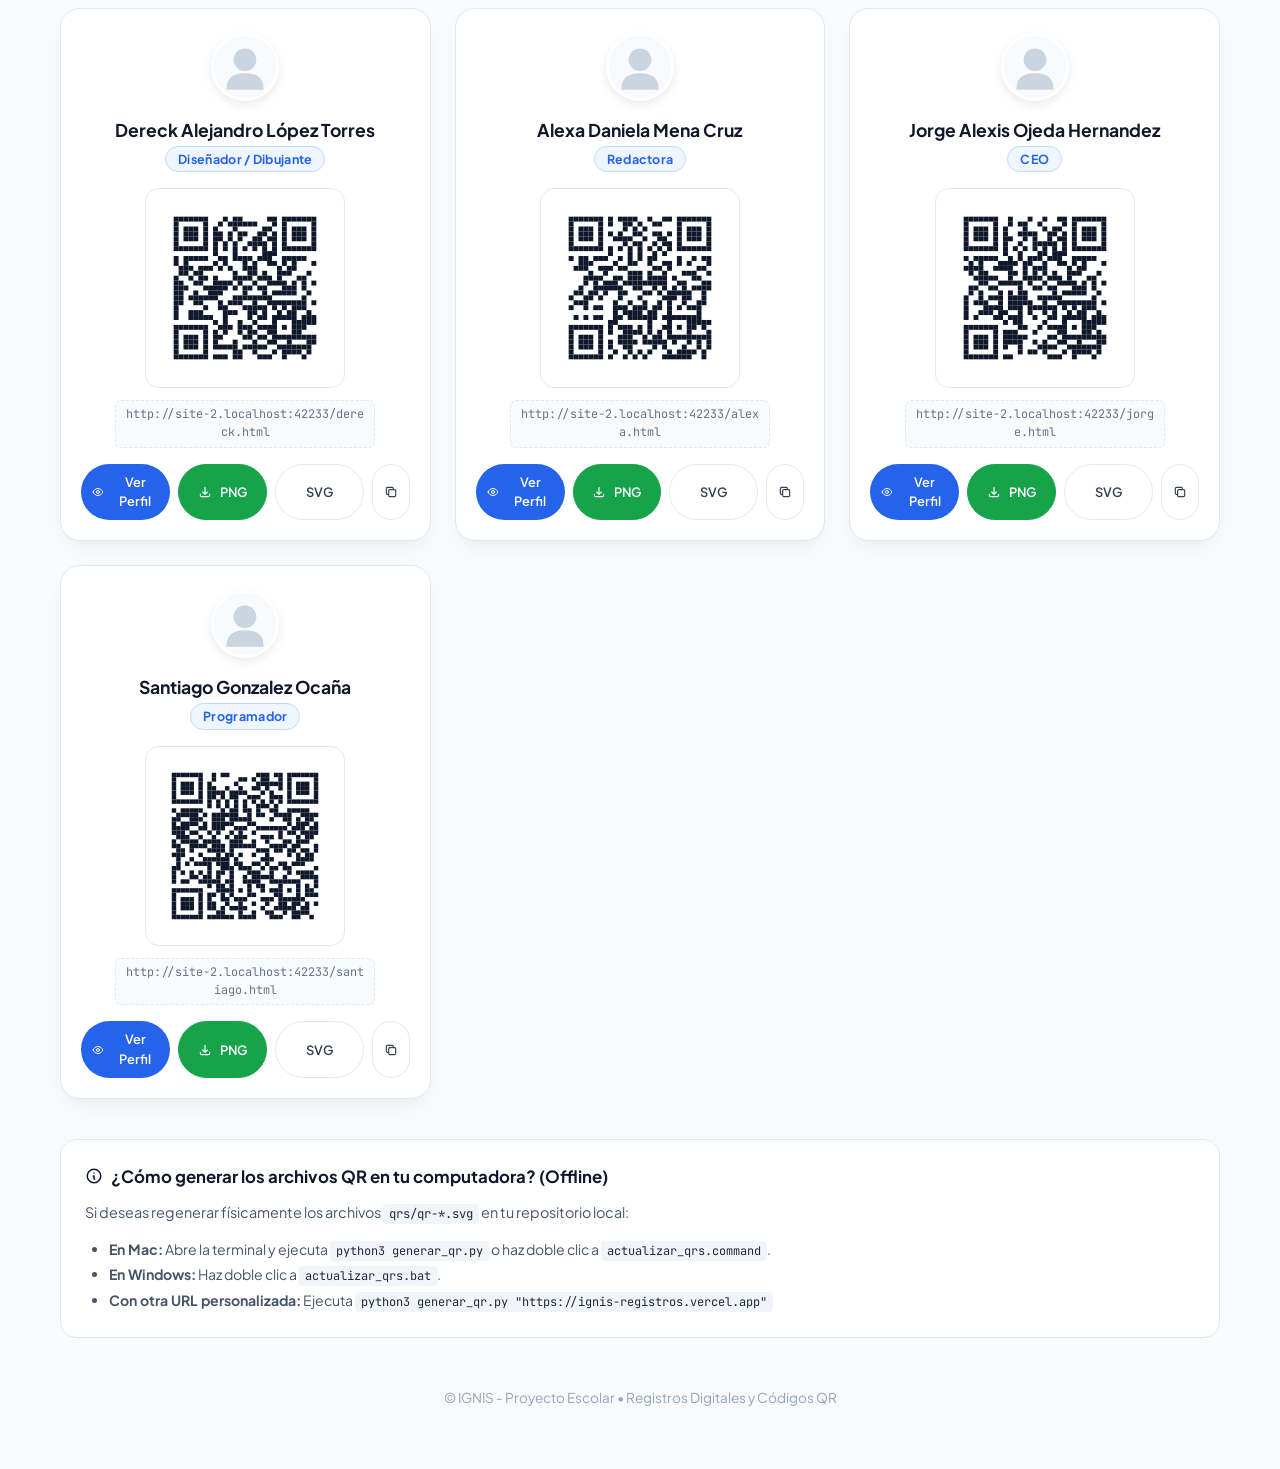
==== commit e9b11e95: "Permitir descarga de códigos QR en PNG y JPG de alta resolución" ====
--- a/index.html
+++ b/index.html
@@ -139,6 +139,42 @@
       padding: 6px 14px;
       font-size: 0.8rem;
     }
+    .btn-success {
+      background-color: var(--success);
+      color: #ffffff;
+      border-color: var(--success);
+    }
+    .btn-success:hover {
+      background-color: #15803d;
+      box-shadow: 0 4px 12px rgba(22, 163, 74, 0.25);
+      transform: translateY(-1px);
+    }
+    .format-pills {
+      display: inline-flex;
+      align-items: center;
+      background: var(--slate-100);
+      border-radius: 9999px;
+      padding: 3px;
+      gap: 3px;
+      border: 1px solid var(--slate-200);
+    }
+    .format-pill {
+      font-family: inherit;
+      font-size: 0.76rem;
+      font-weight: 700;
+      padding: 4px 12px;
+      border-radius: 9999px;
+      border: none;
+      background: transparent;
+      color: var(--slate-600);
+      cursor: pointer;
+      transition: all 0.2s ease;
+    }
+    .format-pill.active {
+      background: #ffffff;
+      color: var(--primary);
+      box-shadow: 0 2px 6px rgba(0,0,0,0.08);
+    }
     .btn-icon-only {
       padding: 7px;
       border-radius: 8px;
@@ -710,9 +746,14 @@
         </svg>
         <input type="text" id="searchInput" class="search-input" placeholder="Buscar por nombre o rol..." oninput="filterMembers()">
       </div>
-      <span style="font-size: 0.82rem; color: var(--slate-500);">
-        💡 Puedes cambiar la URL base en cualquier momento para generar nuevos QRs dinámicos.
-      </span>
+      <div style="display: flex; align-items: center; gap: 8px; flex-wrap: wrap;">
+        <span style="font-size: 0.8rem; font-weight: 700; color: var(--slate-700);">Descargar en:</span>
+        <div class="format-pills">
+          <button type="button" class="format-pill active" data-format="png" onclick="setGlobalFormat('png')">PNG (Recomendado)</button>
+          <button type="button" class="format-pill" data-format="jpg" onclick="setGlobalFormat('jpg')">JPG</button>
+          <button type="button" class="format-pill" data-format="svg" onclick="setGlobalFormat('svg')">SVG</button>
+        </div>
+      </div>
     </div>
   </div>
 
@@ -740,17 +781,23 @@
             <input type="text" id="customInputTitle" class="form-control" placeholder="Ej: qr-mi-enlace" value="qr-ignis">
           </div>
           <div style="display: flex; gap: 10px; margin-top: 18px; flex-wrap: wrap;">
-            <button class="btn btn-primary" onclick="downloadCustomQR('svg')">
+            <button class="btn btn-success" onclick="downloadCustomQR('png')">
               <svg width="15" height="15" fill="none" stroke="currentColor" stroke-width="2" viewBox="0 0 24 24">
                 <path stroke-linecap="round" stroke-linejoin="round" d="M4 16v1a3 3 0 003 3h10a3 3 0 003-3v-1m-4-4l-4 4m0 0l-4-4m4 4V4"/>
               </svg>
-              Descargar en SVG
+              Descargar PNG (Recomendado)
             </button>
-            <button class="btn btn-outline" onclick="downloadCustomQR('png')">
+            <button class="btn btn-outline" onclick="downloadCustomQR('jpg')">
               <svg width="15" height="15" fill="none" stroke="currentColor" stroke-width="2" viewBox="0 0 24 24">
                 <path stroke-linecap="round" stroke-linejoin="round" d="M4 16l4.586-4.586a2 2 0 012.828 0L16 16m-2-2l1.586-1.586a2 2 0 012.828 0L20 14m-6-6h.01M6 20h12a2 2 0 002-2V6a2 2 0 00-2-2H6a2 2 0 00-2 2v12a2 2 0 002 2z"/>
               </svg>
-              Descargar en PNG
+              Descargar JPG
+            </button>
+            <button class="btn btn-outline" onclick="downloadCustomQR('svg')">
+              <svg width="15" height="15" fill="none" stroke="currentColor" stroke-width="2" viewBox="0 0 24 24">
+                <path stroke-linecap="round" stroke-linejoin="round" d="M10 20l4-16m4 4l4 4-4 4M6 16l-4-4 4-4"/>
+              </svg>
+              Descargar SVG
             </button>
           </div>
         </div>
@@ -1287,11 +1334,14 @@
               </svg>
               Ver Perfil
             </a>
-            <button class="btn btn-outline btn-sm" onclick="downloadMemberQR('${member.id}', '${member.file.replace('.html', '')}')" title="Descargar SVG del código QR">
+            <button class="btn btn-success btn-sm" onclick="downloadMemberQR('${member.id}', '${member.file.replace('.html', '')}', 'png')" title="Descargar código QR en imagen PNG (Alta resolución)">
               <svg width="14" height="14" fill="none" stroke="currentColor" stroke-width="2" viewBox="0 0 24 24">
                 <path stroke-linecap="round" stroke-linejoin="round" d="M4 16v1a3 3 0 003 3h10a3 3 0 003-3v-1m-4-4l-4 4m0 0l-4-4m4 4V4"/>
               </svg>
-              Descargar
+              PNG
+            </button>
+            <button class="btn btn-outline btn-sm" onclick="downloadMemberQR('${member.id}', '${member.file.replace('.html', '')}', 'svg')" title="Descargar código QR en vector SVG">
+              SVG
             </button>
             <button class="btn btn-outline btn-sm btn-icon-action" onclick="copyToClipboard('${targetUrl}')" title="Copiar enlace completo">
               <svg width="14" height="14" fill="none" stroke="currentColor" stroke-width="2" viewBox="0 0 24 24">
@@ -1305,6 +1355,16 @@
       });
 
       document.getElementById('membersCountBadge').textContent = `${TEAM_MEMBERS.length} Integrantes`;
+    }
+
+    let selectedFormat = 'png';
+
+    function setGlobalFormat(format) {
+      selectedFormat = format;
+      document.querySelectorAll('.format-pill').forEach(pill => {
+        pill.classList.toggle('active', pill.dataset.format === format);
+      });
+      showToast(`Formato predeterminado: ${format.toUpperCase()}`);
     }
 
     function updateAllTeamQRs() {
@@ -1327,11 +1387,51 @@
       document.getElementById('membersCountBadge').textContent = `${visibleCount} Integrantes`;
     }
 
-    function downloadMemberQR(memberId, filename) {
+    function downloadMemberQR(memberId, filename, format = null) {
+      const fmt = format || selectedFormat;
       const svg = memberSvgCache[memberId];
       if (!svg) return;
-      downloadBlob(svg, `qr-${filename}.svg`, 'image/svg+xml');
-      showToast(`Descargando qr-${filename}.svg`);
+      if (fmt === 'svg') {
+        downloadBlob(svg, `qr-${filename}.svg`, 'image/svg+xml');
+        showToast(`Descargado qr-${filename}.svg`);
+      } else {
+        exportSvgAsImage(svg, fmt, 1000, `qr-${filename}`);
+      }
+    }
+
+    function exportSvgAsImage(svgString, format, size = 1000, filename = 'codigo-qr') {
+      const svgBlob = new Blob([svgString], { type: 'image/svg+xml;charset=utf-8' });
+      const url = URL.createObjectURL(svgBlob);
+      const img = new Image();
+      img.onload = function() {
+        const canvas = document.createElement('canvas');
+        canvas.width = size;
+        canvas.height = size;
+        const ctx = canvas.getContext('2d');
+        ctx.imageSmoothingEnabled = false;
+        ctx.fillStyle = '#ffffff';
+        ctx.fillRect(0, 0, size, size);
+        ctx.drawImage(img, 0, 0, size, size);
+        URL.revokeObjectURL(url);
+        
+        const isJpg = format === 'jpg' || format === 'jpeg';
+        const mimeType = isJpg ? 'image/jpeg' : 'image/png';
+        const ext = isJpg ? 'jpg' : 'png';
+        
+        canvas.toBlob(blob => {
+          if (!blob) return;
+          const imgUrl = URL.createObjectURL(blob);
+          const a = document.createElement('a');
+          a.href = imgUrl;
+          a.download = `${filename}.${ext}`;
+          document.body.appendChild(a);
+          a.click();
+          document.body.removeChild(a);
+          URL.revokeObjectURL(imgUrl);
+          showToast(`Descargado: ${filename}.${ext}`);
+        }, mimeType, 0.98);
+      };
+      img.src = url;
     }
 
     function downloadBlob(content, filename, type) {
@@ -1347,12 +1447,13 @@
     }
 
     function downloadAllQRs() {
+      const fmt = selectedFormat;
       TEAM_MEMBERS.forEach((member, index) => {
         setTimeout(() => {
-          downloadMemberQR(member.id, member.file.replace('.html', ''));
-        }, index * 200);
+          downloadMemberQR(member.id, member.file.replace('.html', ''), fmt);
+        }, index * 250);
       });
-      showToast('Descargando los 10 códigos QR del equipo...');
+      showToast(`Descargando los 10 códigos QR en formato ${fmt.toUpperCase()}...`);
     }
 
     function copyToClipboard(text) {
@@ -1407,33 +1508,12 @@
 
     function downloadCustomQR(format) {
       const title = (document.getElementById('customInputTitle').value.trim() || 'codigo-qr').replace(/\s+/g, '-').toLowerCase();
+      if (!currentCustomSvg) return;
       if (format === 'svg') {
         downloadBlob(currentCustomSvg, `${title}.svg`, 'image/svg+xml');
         showToast(`Descargado: ${title}.svg`);
       } else {
-        const svgBlob = new Blob([currentCustomSvg], { type: 'image/svg+xml;charset=utf-8' });
-        const url = URL.createObjectURL(svgBlob);
-        const img = new Image();
-        img.onload = function() {
-          const canvas = document.createElement('canvas');
-          canvas.width = img.width || 400;
-          canvas.height = img.height || 400;
-          const ctx = canvas.getContext('2d');
-          ctx.drawImage(img, 0, 0);
-          URL.revokeObjectURL(url);
-          canvas.toBlob(blob => {
-            const pngUrl = URL.createObjectURL(blob);
-            const a = document.createElement('a');
-            a.href = pngUrl;
-            a.download = `${title}.png`;
-            document.body.appendChild(a);
-            a.click();
-            document.body.removeChild(a);
-            URL.revokeObjectURL(pngUrl);
-            showToast(`Descargado: ${title}.png`);
-          });
-        };
-        img.src = url;
+        exportSvgAsImage(currentCustomSvg, format, 1000, title);
       }
     }
 
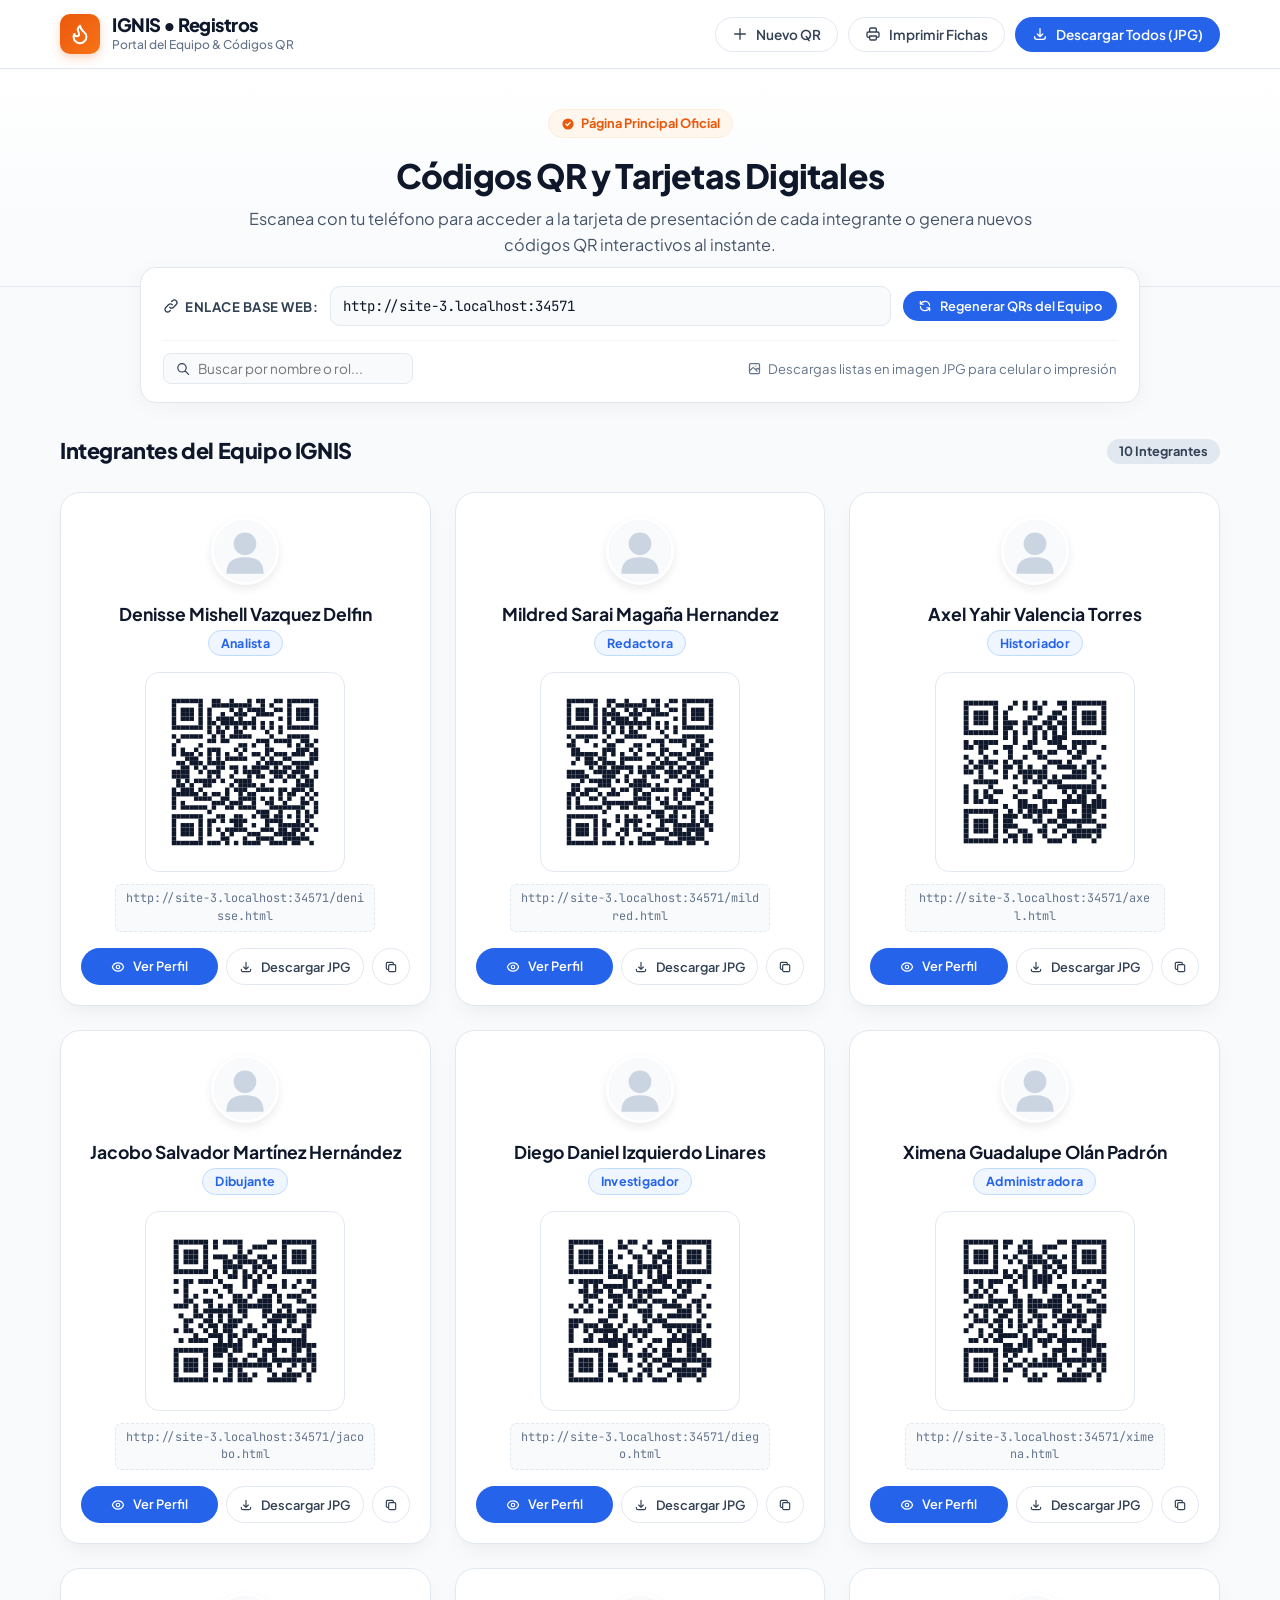
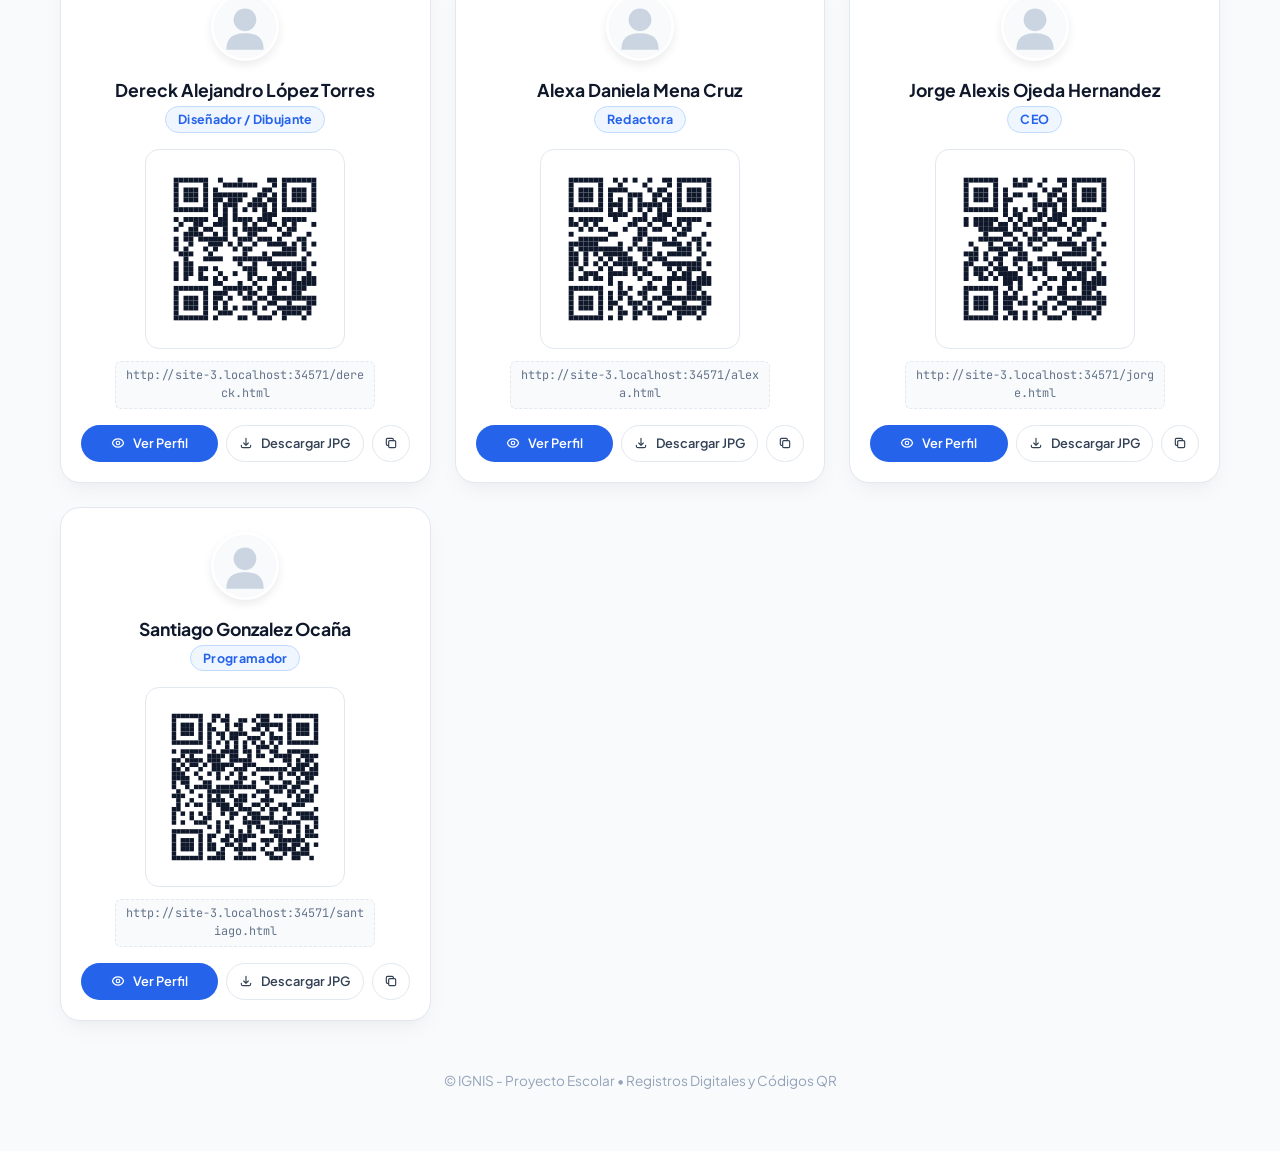
==== commit 86b5c0e2: "Limpiar interfaz y dejar descarga exclusivamente en JPG" ====
--- a/index.html
+++ b/index.html
@@ -560,37 +560,6 @@
       transform: translateY(0);
     }
 
-    /* DOCUMENTACIÓN LOCAL */
-    .info-section {
-      background: #ffffff;
-      border: 1px solid var(--slate-200);
-      border-radius: 16px;
-      padding: 24px;
-      margin-top: 40px;
-    }
-    .info-section h4 {
-      font-size: 1.05rem;
-      color: var(--slate-900);
-      margin-bottom: 12px;
-      display: flex;
-      align-items: center;
-      gap: 8px;
-    }
-    .info-section p {
-      font-size: 0.9rem;
-      color: var(--slate-600);
-      line-height: 1.6;
-      margin-bottom: 12px;
-    }
-    .code-pill {
-      background: var(--slate-100);
-      color: var(--slate-800);
-      font-family: 'JetBrains Mono', monospace;
-      padding: 2px 6px;
-      border-radius: 4px;
-      font-size: 0.85em;
-    }
-
     /* FOOTER */
     .footer {
       text-align: center;
@@ -606,7 +575,7 @@
         color: #000000 !important;
         padding: 0 !important;
       }
-      .navbar, .hero, .control-panel, .card-actions, .info-section, .custom-generator-box, .footer, .toast {
+      .navbar, .hero, .control-panel, .card-actions, .custom-generator-box, .footer, .toast {
         display: none !important;
       }
       .section-title-wrap {
@@ -699,7 +668,7 @@
           <svg width="16" height="16" fill="none" stroke="currentColor" stroke-width="2" viewBox="0 0 24 24">
             <path stroke-linecap="round" stroke-linejoin="round" d="M4 16v1a3 3 0 003 3h10a3 3 0 003-3v-1m-4-4l-4 4m0 0l-4-4m4 4V4"/>
           </svg>
-          Descargar Todos los QR
+          Descargar Todos (JPG)
         </button>
       </div>
     </div>
@@ -746,14 +715,12 @@
         </svg>
         <input type="text" id="searchInput" class="search-input" placeholder="Buscar por nombre o rol..." oninput="filterMembers()">
       </div>
-      <div style="display: flex; align-items: center; gap: 8px; flex-wrap: wrap;">
-        <span style="font-size: 0.8rem; font-weight: 700; color: var(--slate-700);">Descargar en:</span>
-        <div class="format-pills">
-          <button type="button" class="format-pill active" data-format="png" onclick="setGlobalFormat('png')">PNG (Recomendado)</button>
-          <button type="button" class="format-pill" data-format="jpg" onclick="setGlobalFormat('jpg')">JPG</button>
-          <button type="button" class="format-pill" data-format="svg" onclick="setGlobalFormat('svg')">SVG</button>
-        </div>
-      </div>
+      <span style="font-size: 0.82rem; color: var(--slate-500); display: flex; align-items: center; gap: 6px;">
+        <svg width="15" height="15" fill="none" stroke="currentColor" stroke-width="2" viewBox="0 0 24 24">
+          <path stroke-linecap="round" stroke-linejoin="round" d="M4 16l4.586-4.586a2 2 0 012.828 0L16 16m-2-2l1.586-1.586a2 2 0 012.828 0L20 14m-6-6h.01M6 20h12a2 2 0 002-2V6a2 2 0 00-2-2H6a2 2 0 00-2 2v12a2 2 0 002 2z"/>
+        </svg>
+        Descargas listas en imagen JPG para celular o impresión
+      </span>
     </div>
   </div>
 
@@ -781,23 +748,11 @@
             <input type="text" id="customInputTitle" class="form-control" placeholder="Ej: qr-mi-enlace" value="qr-ignis">
           </div>
           <div style="display: flex; gap: 10px; margin-top: 18px; flex-wrap: wrap;">
-            <button class="btn btn-success" onclick="downloadCustomQR('png')">
+            <button class="btn btn-primary" onclick="downloadCustomQR()">
               <svg width="15" height="15" fill="none" stroke="currentColor" stroke-width="2" viewBox="0 0 24 24">
                 <path stroke-linecap="round" stroke-linejoin="round" d="M4 16v1a3 3 0 003 3h10a3 3 0 003-3v-1m-4-4l-4 4m0 0l-4-4m4 4V4"/>
               </svg>
-              Descargar PNG (Recomendado)
-            </button>
-            <button class="btn btn-outline" onclick="downloadCustomQR('jpg')">
-              <svg width="15" height="15" fill="none" stroke="currentColor" stroke-width="2" viewBox="0 0 24 24">
-                <path stroke-linecap="round" stroke-linejoin="round" d="M4 16l4.586-4.586a2 2 0 012.828 0L16 16m-2-2l1.586-1.586a2 2 0 012.828 0L20 14m-6-6h.01M6 20h12a2 2 0 002-2V6a2 2 0 00-2-2H6a2 2 0 00-2 2v12a2 2 0 002 2z"/>
-              </svg>
-              Descargar JPG
-            </button>
-            <button class="btn btn-outline" onclick="downloadCustomQR('svg')">
-              <svg width="15" height="15" fill="none" stroke="currentColor" stroke-width="2" viewBox="0 0 24 24">
-                <path stroke-linecap="round" stroke-linejoin="round" d="M10 20l4-16m4 4l4 4-4 4M6 16l-4-4 4-4"/>
-              </svg>
-              Descargar SVG
+              Descargar en JPG
             </button>
           </div>
         </div>
@@ -817,24 +772,6 @@
     <div class="members-grid" id="membersGrid">
       <!-- Se inyecta dinámicamente mediante JavaScript -->
     </div>
-
-    <!-- DOCUMENTACIÓN / AYUDA LOCAL -->
-    <section class="info-section">
-      <h4>
-        <svg width="18" height="18" fill="none" stroke="currentColor" stroke-width="2" viewBox="0 0 24 24">
-          <path stroke-linecap="round" stroke-linejoin="round" d="M13 16h-1v-4h-1m1-4h.01M21 12a9 9 0 11-18 0 9 9 0 0118 0z"/>
-        </svg>
-        ¿Cómo generar los archivos QR en tu computadora? (Offline)
-      </h4>
-      <p>
-        Si deseas regenerar físicamente los archivos <span class="code-pill">qrs/qr-*.svg</span> en tu repositorio local:
-      </p>
-      <ul style="margin-left: 24px; font-size: 0.88rem; color: var(--slate-600); line-height: 1.8;">
-        <li><strong>En Mac:</strong> Abre la terminal y ejecuta <span class="code-pill">python3 generar_qr.py</span> o haz doble clic a <span class="code-pill">actualizar_qrs.command</span>.</li>
-        <li><strong>En Windows:</strong> Haz doble clic a <span class="code-pill">actualizar_qrs.bat</span>.</li>
-        <li><strong>Con otra URL personalizada:</strong> Ejecuta <span class="code-pill">python3 generar_qr.py "https://ignis-registros.vercel.app"</span></li>
-      </ul>
-    </section>
 
     <footer class="footer">
       <p>© IGNIS - Proyecto Escolar • Registros Digitales y Códigos QR</p>
@@ -1334,14 +1271,11 @@
               </svg>
               Ver Perfil
             </a>
-            <button class="btn btn-success btn-sm" onclick="downloadMemberQR('${member.id}', '${member.file.replace('.html', '')}', 'png')" title="Descargar código QR en imagen PNG (Alta resolución)">
+            <button class="btn btn-outline btn-sm" onclick="downloadMemberQR('${member.id}', '${member.file.replace('.html', '')}')" title="Descargar código QR en formato JPG">
               <svg width="14" height="14" fill="none" stroke="currentColor" stroke-width="2" viewBox="0 0 24 24">
                 <path stroke-linecap="round" stroke-linejoin="round" d="M4 16v1a3 3 0 003 3h10a3 3 0 003-3v-1m-4-4l-4 4m0 0l-4-4m4 4V4"/>
               </svg>
-              PNG
-            </button>
-            <button class="btn btn-outline btn-sm" onclick="downloadMemberQR('${member.id}', '${member.file.replace('.html', '')}', 'svg')" title="Descargar código QR en vector SVG">
-              SVG
+              Descargar JPG
             </button>
             <button class="btn btn-outline btn-sm btn-icon-action" onclick="copyToClipboard('${targetUrl}')" title="Copiar enlace completo">
               <svg width="14" height="14" fill="none" stroke="currentColor" stroke-width="2" viewBox="0 0 24 24">
@@ -1355,16 +1289,6 @@
       });
 
       document.getElementById('membersCountBadge').textContent = `${TEAM_MEMBERS.length} Integrantes`;
-    }
-
-    let selectedFormat = 'png';
-
-    function setGlobalFormat(format) {
-      selectedFormat = format;
-      document.querySelectorAll('.format-pill').forEach(pill => {
-        pill.classList.toggle('active', pill.dataset.format === format);
-      });
-      showToast(`Formato predeterminado: ${format.toUpperCase()}`);
     }
 
     function updateAllTeamQRs() {
@@ -1387,19 +1311,13 @@
       document.getElementById('membersCountBadge').textContent = `${visibleCount} Integrantes`;
     }
 
-    function downloadMemberQR(memberId, filename, format = null) {
-      const fmt = format || selectedFormat;
+    function downloadMemberQR(memberId, filename) {
       const svg = memberSvgCache[memberId];
       if (!svg) return;
-      if (fmt === 'svg') {
-        downloadBlob(svg, `qr-${filename}.svg`, 'image/svg+xml');
-        showToast(`Descargado qr-${filename}.svg`);
-      } else {
-        exportSvgAsImage(svg, fmt, 1000, `qr-${filename}`);
-      }
-    }
-
-    function exportSvgAsImage(svgString, format, size = 1000, filename = 'codigo-qr') {
+      exportSvgAsJpg(svg, 1000, `qr-${filename}`);
+    }
+
+    function exportSvgAsJpg(svgString, size = 1000, filename = 'codigo-qr') {
       const svgBlob = new Blob([svgString], { type: 'image/svg+xml;charset=utf-8' });
       const url = URL.createObjectURL(svgBlob);
       const img = new Image();
@@ -1414,46 +1332,29 @@
         ctx.drawImage(img, 0, 0, size, size);
         URL.revokeObjectURL(url);
         
-        const isJpg = format === 'jpg' || format === 'jpeg';
-        const mimeType = isJpg ? 'image/jpeg' : 'image/png';
-        const ext = isJpg ? 'jpg' : 'png';
-        
         canvas.toBlob(blob => {
           if (!blob) return;
           const imgUrl = URL.createObjectURL(blob);
           const a = document.createElement('a');
           a.href = imgUrl;
-          a.download = `${filename}.${ext}`;
+          a.download = `${filename}.jpg`;
           document.body.appendChild(a);
           a.click();
           document.body.removeChild(a);
           URL.revokeObjectURL(imgUrl);
-          showToast(`Descargado: ${filename}.${ext}`);
-        }, mimeType, 0.98);
+          showToast(`Descargado: ${filename}.jpg`);
+        }, 'image/jpeg', 0.98);
       };
       img.src = url;
     }
 
-    function downloadBlob(content, filename, type) {
-      const blob = new Blob([content], { type });
-      const url = URL.createObjectURL(blob);
-      const a = document.createElement('a');
-      a.href = url;
-      a.download = filename;
-      document.body.appendChild(a);
-      a.click();
-      document.body.removeChild(a);
-      URL.revokeObjectURL(url);
-    }
-
     function downloadAllQRs() {
-      const fmt = selectedFormat;
       TEAM_MEMBERS.forEach((member, index) => {
         setTimeout(() => {
-          downloadMemberQR(member.id, member.file.replace('.html', ''), fmt);
+          downloadMemberQR(member.id, member.file.replace('.html', ''));
         }, index * 250);
       });
-      showToast(`Descargando los 10 códigos QR en formato ${fmt.toUpperCase()}...`);
+      showToast('Descargando los 10 códigos QR en formato JPG...');
     }
 
     function copyToClipboard(text) {
@@ -1506,15 +1407,10 @@
       }
     }
 
-    function downloadCustomQR(format) {
+    function downloadCustomQR() {
       const title = (document.getElementById('customInputTitle').value.trim() || 'codigo-qr').replace(/\s+/g, '-').toLowerCase();
       if (!currentCustomSvg) return;
-      if (format === 'svg') {
-        downloadBlob(currentCustomSvg, `${title}.svg`, 'image/svg+xml');
-        showToast(`Descargado: ${title}.svg`);
-      } else {
-        exportSvgAsImage(currentCustomSvg, format, 1000, title);
-      }
+      exportSvgAsJpg(currentCustomSvg, 1000, title);
     }
 
     // Inicializar al cargar
